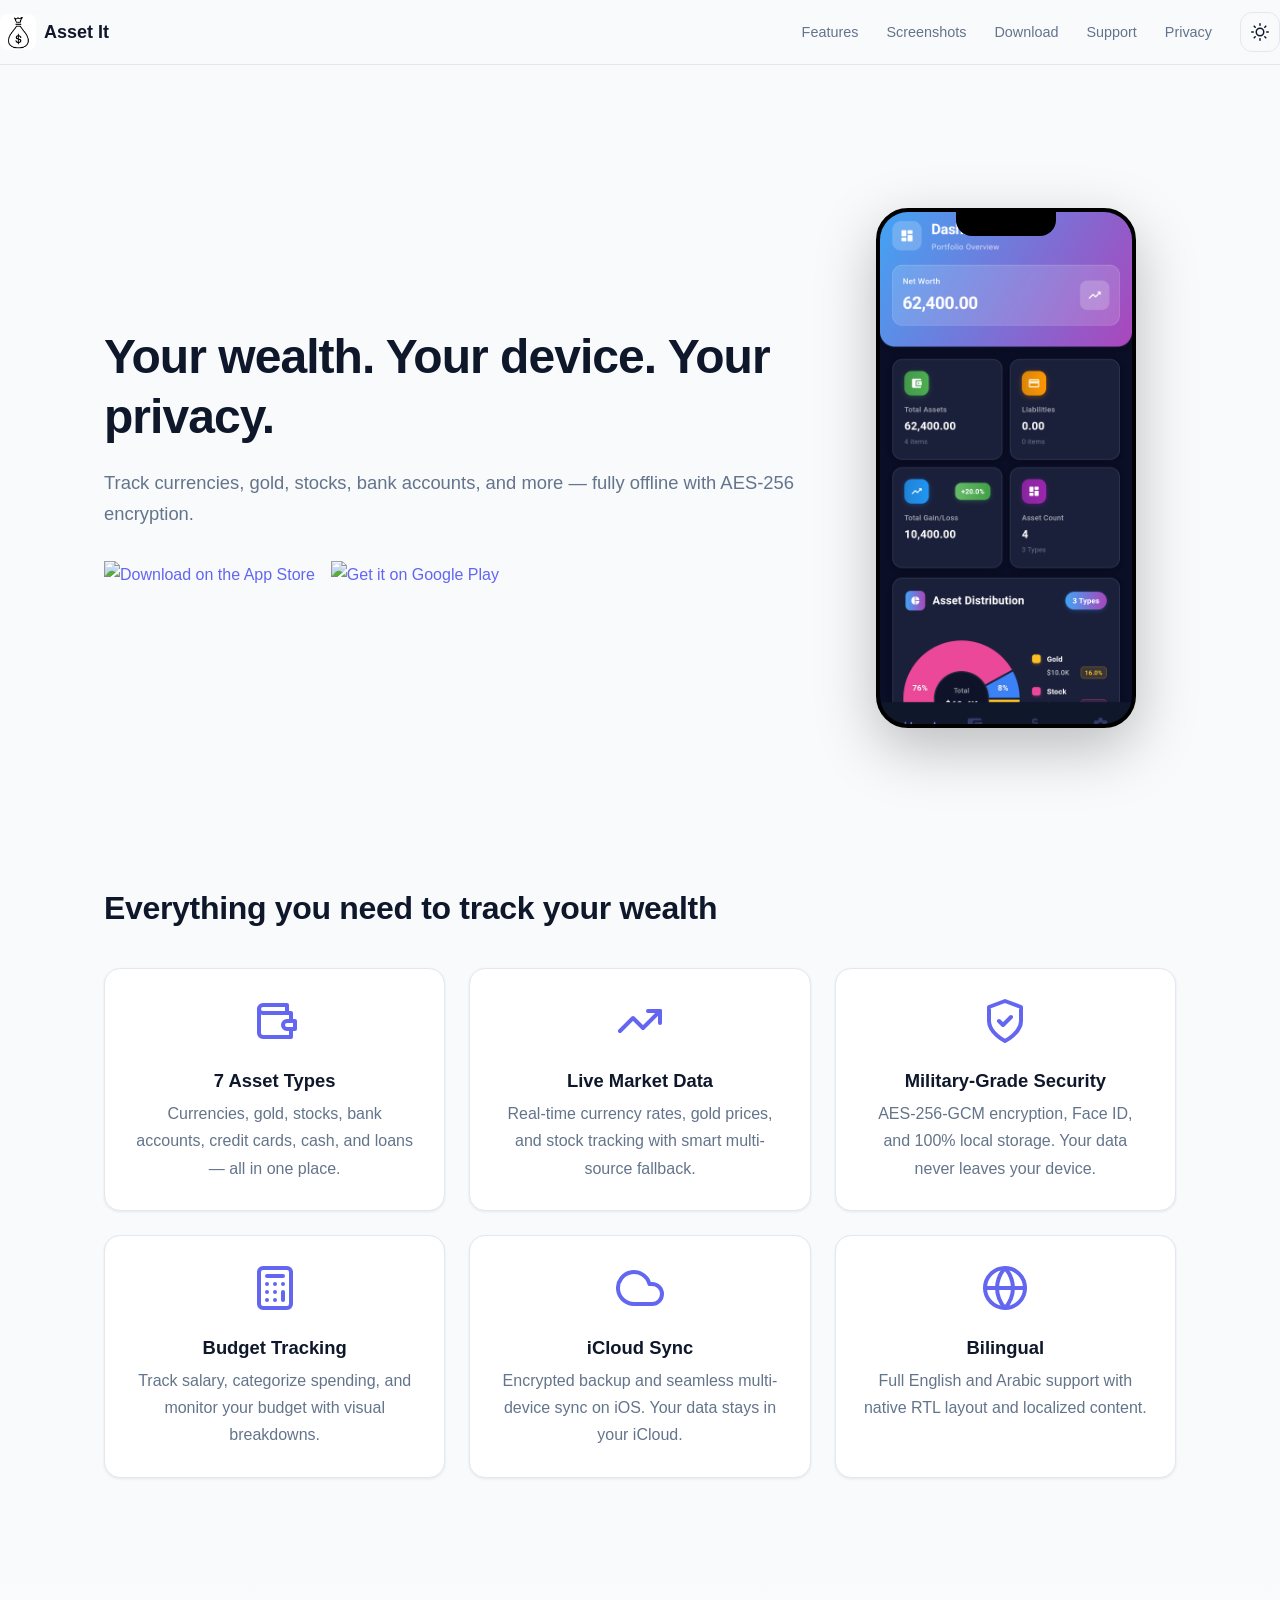
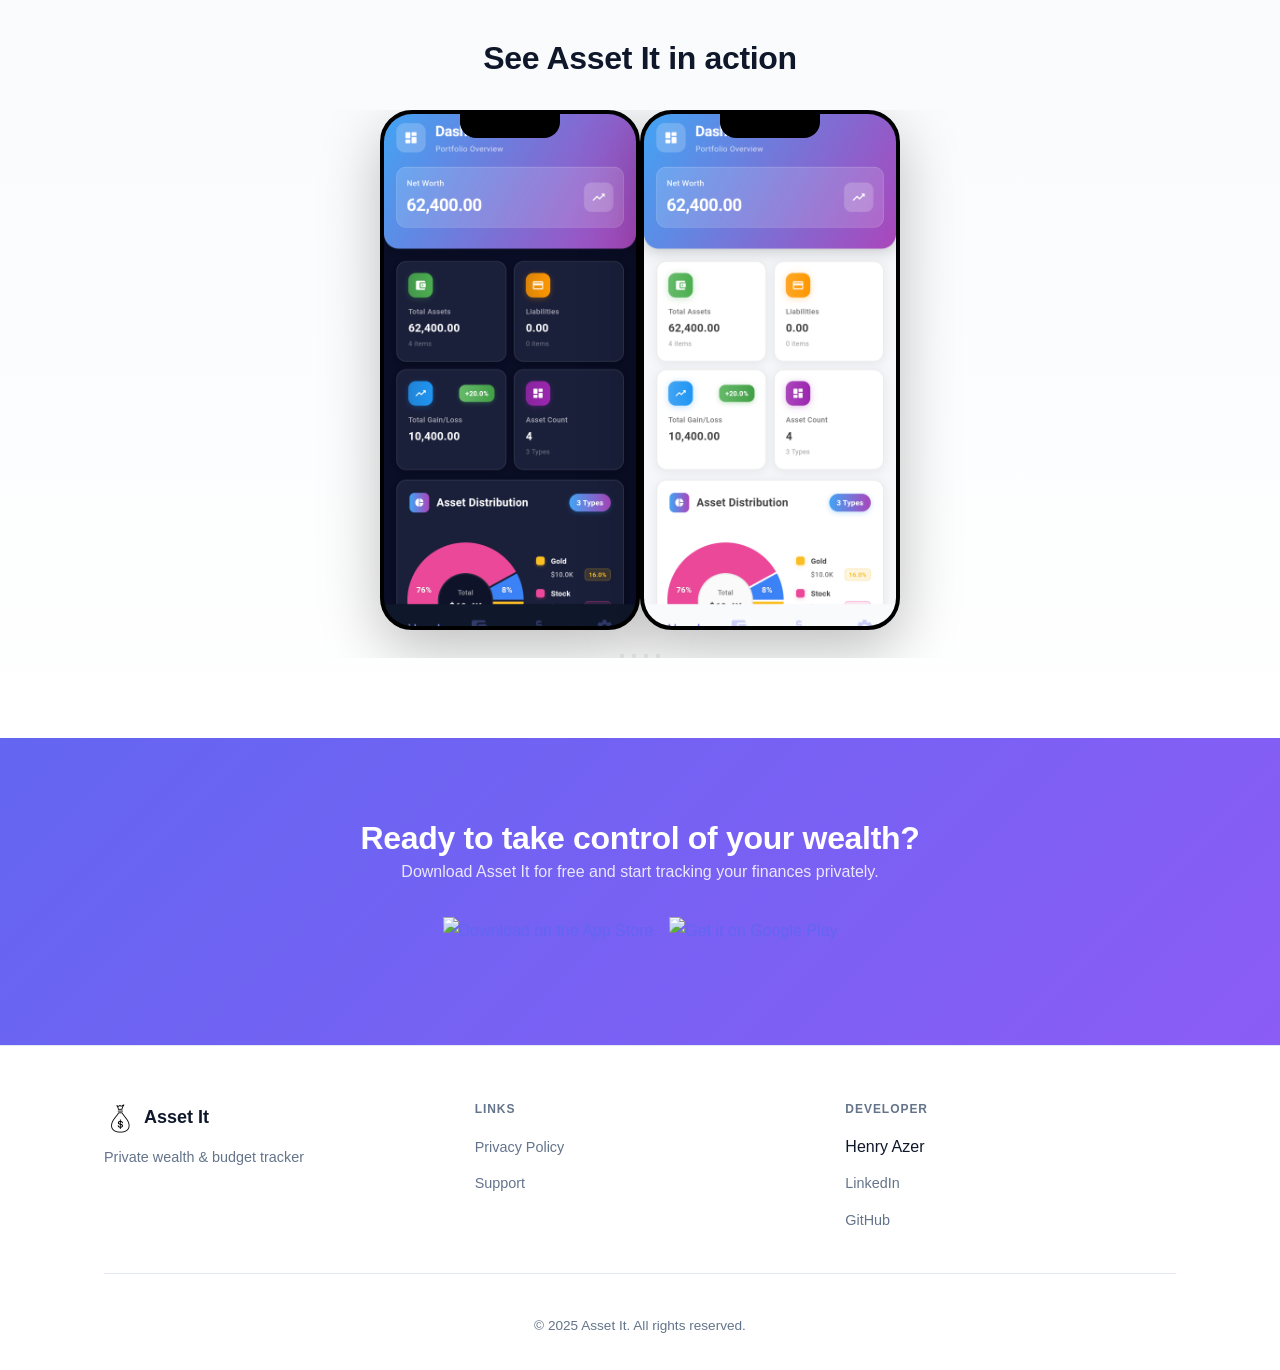
==== index.html @ caf1068d "feat: Asset It GitHub Pages site" ====
<!DOCTYPE html>
<html lang="en">
<head>
  <meta charset="UTF-8">
  <meta name="viewport" content="width=device-width, initial-scale=1.0">
  <title>Asset It — Private Wealth & Budget Tracker</title>
  <meta name="description" content="Track currencies, gold, stocks, bank accounts, and more — fully offline with AES-256 encryption. Privacy-first wealth tracker.">

  <!-- Open Graph -->
  <meta property="og:title" content="Asset It — Private Wealth & Budget Tracker">
  <meta property="og:description" content="Track currencies, gold, stocks, bank accounts, and more — fully offline with AES-256 encryption. Privacy-first wealth tracker.">
  <meta property="og:image" content="assets/logo-dark.png">
  <meta property="og:url" content="https://henry-azer.github.io/asset-it-app/">
  <meta property="og:type" content="website">

  <link rel="stylesheet" href="css/styles.css">

  <style>
    .hero { display: flex; align-items: center; gap: 4rem; padding-top: 8rem; }
    .hero__content { flex: 1; }
    .hero__content h1 { margin-bottom: 1.25rem; }
    .hero__content > p { font-size: 1.15rem; margin-bottom: 2rem; }
    .hero__visual { flex: 0 0 300px; }
    .features-grid { display: grid; grid-template-columns: repeat(3, 1fr); gap: 1.5rem; margin-top: 2.5rem; }
    .features-grid .card { text-align: center; }
    .features-grid .card svg { width: 48px; height: 48px; color: var(--primary); margin-bottom: 1rem; }
    .features-grid .card h3 { margin-bottom: 0.5rem; color: var(--text-primary); }
    .screenshots-section { background: linear-gradient(180deg, var(--bg), var(--surface)); }
    .screenshots-section h2 { text-align: center; margin-bottom: 2rem; }
    .cta-section { background: linear-gradient(135deg, #6366F1, #8B5CF6); color: #fff; text-align: center; }
    .cta-section h2 { color: #fff; }
    .cta-section p { color: rgba(255,255,255,0.85); margin-bottom: 2rem; }
    .cta-section .store-badges { justify-content: center; }
    @media (max-width: 768px) {
      .hero { flex-direction: column; text-align: center; padding-top: 6rem; gap: 2rem; }
      .hero__visual { flex: none; width: 100%; display: flex; justify-content: center; }
      .hero .store-badges { justify-content: center; }
      .features-grid { grid-template-columns: 1fr; }
    }
    @media (min-width: 769px) and (max-width: 1024px) {
      .features-grid { grid-template-columns: repeat(2, 1fr); }
    }
  </style>
</head>
<body>

  <!-- ============================================================
       Nav Bar
       ============================================================ -->
  <nav class="nav">
    <div class="nav__inner">
      <a href="index.html" class="nav__brand">
        <img src="assets/logo-light.png" alt="Asset It" data-logo>
        <span>Asset It</span>
      </a>
      <ul class="nav__links">
        <li><a href="#features">Features</a></li>
        <li><a href="#screenshots">Screenshots</a></li>
        <li><a href="#download">Download</a></li>
        <li><a href="support.html">Support</a></li>
        <li><a href="privacy-policy.html">Privacy</a></li>
        <li>
          <button class="theme-toggle" onclick="toggleTheme()" aria-label="Toggle theme">
            <svg class="icon-sun" xmlns="http://www.w3.org/2000/svg" width="18" height="18" viewBox="0 0 24 24" fill="none" stroke="currentColor" stroke-width="2" stroke-linecap="round" stroke-linejoin="round"><circle cx="12" cy="12" r="5"/><line x1="12" y1="1" x2="12" y2="3"/><line x1="12" y1="21" x2="12" y2="23"/><line x1="4.22" y1="4.22" x2="5.64" y2="5.64"/><line x1="18.36" y1="18.36" x2="19.78" y2="19.78"/><line x1="1" y1="12" x2="3" y2="12"/><line x1="21" y1="12" x2="23" y2="12"/><line x1="4.22" y1="19.78" x2="5.64" y2="18.36"/><line x1="18.36" y1="5.64" x2="19.78" y2="4.22"/></svg>
            <svg class="icon-moon" xmlns="http://www.w3.org/2000/svg" width="18" height="18" viewBox="0 0 24 24" fill="none" stroke="currentColor" stroke-width="2" stroke-linecap="round" stroke-linejoin="round"><path d="M21 12.79A9 9 0 1 1 11.21 3 7 7 0 0 0 21 12.79z"/></svg>
          </button>
        </li>
      </ul>
      <button class="nav__toggle" onclick="toggleMobileNav()" aria-label="Menu">
        <svg xmlns="http://www.w3.org/2000/svg" width="24" height="24" viewBox="0 0 24 24" fill="none" stroke="currentColor" stroke-width="2"><line x1="3" y1="12" x2="21" y2="12"/><line x1="3" y1="6" x2="21" y2="6"/><line x1="3" y1="18" x2="21" y2="18"/></svg>
      </button>
    </div>
  </nav>

  <!-- Mobile Menu -->
  <div class="nav__mobile-menu">
    <a href="#features" onclick="closeMobileNav()">Features</a>
    <a href="#screenshots" onclick="closeMobileNav()">Screenshots</a>
    <a href="#download" onclick="closeMobileNav()">Download</a>
    <a href="support.html" onclick="closeMobileNav()">Support</a>
    <a href="privacy-policy.html" onclick="closeMobileNav()">Privacy</a>
    <button class="theme-toggle" onclick="toggleTheme()" aria-label="Toggle theme" style="align-self: flex-start;">
      <svg class="icon-sun" xmlns="http://www.w3.org/2000/svg" width="18" height="18" viewBox="0 0 24 24" fill="none" stroke="currentColor" stroke-width="2" stroke-linecap="round" stroke-linejoin="round"><circle cx="12" cy="12" r="5"/><line x1="12" y1="1" x2="12" y2="3"/><line x1="12" y1="21" x2="12" y2="23"/><line x1="4.22" y1="4.22" x2="5.64" y2="5.64"/><line x1="18.36" y1="18.36" x2="19.78" y2="19.78"/><line x1="1" y1="12" x2="3" y2="12"/><line x1="21" y1="12" x2="23" y2="12"/><line x1="4.22" y1="19.78" x2="5.64" y2="18.36"/><line x1="18.36" y1="5.64" x2="19.78" y2="4.22"/></svg>
      <svg class="icon-moon" xmlns="http://www.w3.org/2000/svg" width="18" height="18" viewBox="0 0 24 24" fill="none" stroke="currentColor" stroke-width="2" stroke-linecap="round" stroke-linejoin="round"><path d="M21 12.79A9 9 0 1 1 11.21 3 7 7 0 0 0 21 12.79z"/></svg>
    </button>
  </div>

  <!-- ============================================================
       Hero Section
       ============================================================ -->
  <section class="section">
    <div class="container hero">
      <div class="hero__content">
        <h1>Your wealth. Your device. Your privacy.</h1>
        <p>Track currencies, gold, stocks, bank accounts, and more — fully offline with AES-256 encryption.</p>
        <div class="store-badges">
          <a href="#" target="_blank" rel="noopener noreferrer">
            <img src="https://developer.apple.com/assets/elements/badges/download-on-the-app-store.svg" alt="Download on the App Store">
          </a>
          <a href="#" target="_blank" rel="noopener noreferrer">
            <img src="https://upload.wikimedia.org/wikipedia/commons/7/78/Google_Play_Store_badge_EN.svg" alt="Get it on Google Play">
          </a>
        </div>
      </div>
      <div class="hero__visual">
        <div class="phone-frame">
          <img src="assets/screenshots/dark/14.png" alt="Asset It Dashboard">
        </div>
      </div>
    </div>
  </section>

  <!-- ============================================================
       Features Section
       ============================================================ -->
  <section class="section" id="features">
    <div class="container">
      <h2>Everything you need to track your wealth</h2>
      <div class="features-grid">

        <!-- 1. 7 Asset Types -->
        <div class="card fade-in">
          <svg xmlns="http://www.w3.org/2000/svg" width="48" height="48" viewBox="0 0 24 24" fill="none" stroke="currentColor" stroke-width="2" stroke-linecap="round" stroke-linejoin="round">
            <path d="M20 12V8H6a2 2 0 0 1-2-2c0-1.1.9-2 2-2h12v4"/>
            <path d="M4 6v12c0 1.1.9 2 2 2h14v-4"/>
            <path d="M18 12a2 2 0 0 0 0 4h4v-4h-4z"/>
          </svg>
          <h3>7 Asset Types</h3>
          <p>Currencies, gold, stocks, bank accounts, credit cards, cash, and loans — all in one place.</p>
        </div>

        <!-- 2. Live Market Data -->
        <div class="card fade-in">
          <svg xmlns="http://www.w3.org/2000/svg" width="48" height="48" viewBox="0 0 24 24" fill="none" stroke="currentColor" stroke-width="2" stroke-linecap="round" stroke-linejoin="round">
            <polyline points="22 7 13.5 15.5 8.5 10.5 2 17"/>
            <polyline points="16 7 22 7 22 13"/>
          </svg>
          <h3>Live Market Data</h3>
          <p>Real-time currency rates, gold prices, and stock tracking with smart multi-source fallback.</p>
        </div>

        <!-- 3. Military-Grade Security -->
        <div class="card fade-in">
          <svg xmlns="http://www.w3.org/2000/svg" width="48" height="48" viewBox="0 0 24 24" fill="none" stroke="currentColor" stroke-width="2" stroke-linecap="round" stroke-linejoin="round">
            <path d="M12 22s8-4 8-10V5l-8-3-8 3v7c0 6 8 10 8 10z"/>
            <path d="M9 12l2 2 4-4"/>
          </svg>
          <h3>Military-Grade Security</h3>
          <p>AES-256-GCM encryption, Face ID, and 100% local storage. Your data never leaves your device.</p>
        </div>

        <!-- 4. Budget Tracking -->
        <div class="card fade-in">
          <svg xmlns="http://www.w3.org/2000/svg" width="48" height="48" viewBox="0 0 24 24" fill="none" stroke="currentColor" stroke-width="2" stroke-linecap="round" stroke-linejoin="round">
            <rect x="4" y="2" width="16" height="20" rx="2"/>
            <line x1="8" y1="6" x2="16" y2="6"/>
            <line x1="16" y1="14" x2="16" y2="18"/>
            <line x1="8" y1="10" x2="8" y2="10"/>
            <line x1="12" y1="10" x2="12" y2="10"/>
            <line x1="16" y1="10" x2="16" y2="10"/>
            <line x1="8" y1="14" x2="8" y2="14"/>
            <line x1="12" y1="14" x2="12" y2="14"/>
            <line x1="8" y1="18" x2="8" y2="18"/>
            <line x1="12" y1="18" x2="12" y2="18"/>
          </svg>
          <h3>Budget Tracking</h3>
          <p>Track salary, categorize spending, and monitor your budget with visual breakdowns.</p>
        </div>

        <!-- 5. iCloud Sync -->
        <div class="card fade-in">
          <svg xmlns="http://www.w3.org/2000/svg" width="48" height="48" viewBox="0 0 24 24" fill="none" stroke="currentColor" stroke-width="2" stroke-linecap="round" stroke-linejoin="round">
            <path d="M18 10h-1.26A8 8 0 1 0 9 20h9a5 5 0 0 0 0-10z"/>
          </svg>
          <h3>iCloud Sync</h3>
          <p>Encrypted backup and seamless multi-device sync on iOS. Your data stays in your iCloud.</p>
        </div>

        <!-- 6. Bilingual -->
        <div class="card fade-in">
          <svg xmlns="http://www.w3.org/2000/svg" width="48" height="48" viewBox="0 0 24 24" fill="none" stroke="currentColor" stroke-width="2" stroke-linecap="round" stroke-linejoin="round">
            <circle cx="12" cy="12" r="10"/>
            <line x1="2" y1="12" x2="22" y2="12"/>
            <path d="M12 2a15.3 15.3 0 0 1 4 10 15.3 15.3 0 0 1-4 10 15.3 15.3 0 0 1-4-10 15.3 15.3 0 0 1 4-10z"/>
          </svg>
          <h3>Bilingual</h3>
          <p>Full English and Arabic support with native RTL layout and localized content.</p>
        </div>

      </div>
    </div>
  </section>

  <!-- ============================================================
       Screenshots Section
       ============================================================ -->
  <section class="screenshots-section section" id="screenshots">
    <div class="container">
      <h2>See Asset It in action</h2>
      <div class="carousel">
        <div class="carousel__track">

          <!-- Slide 1: Dashboard -->
          <div class="carousel__slide">
            <div class="phone-frame">
              <img src="assets/screenshots/dark/14.png" alt="Dashboard — Dark Mode">
            </div>
            <div class="phone-frame">
              <img src="assets/screenshots/light/14.png" alt="Dashboard — Light Mode">
            </div>
          </div>

          <!-- Slide 2: Assets Manager -->
          <div class="carousel__slide">
            <div class="phone-frame">
              <img src="assets/screenshots/dark/13.png" alt="Assets Manager — Dark Mode">
            </div>
            <div class="phone-frame">
              <img src="assets/screenshots/light/13.png" alt="Assets Manager — Light Mode">
            </div>
          </div>

          <!-- Slide 3: Finance Manager -->
          <div class="carousel__slide">
            <div class="phone-frame">
              <img src="assets/screenshots/dark/9.png" alt="Finance Manager — Dark Mode">
            </div>
            <div class="phone-frame">
              <img src="assets/screenshots/light/9.png" alt="Finance Manager — Light Mode">
            </div>
          </div>

          <!-- Slide 4: Salary Manager -->
          <div class="carousel__slide">
            <div class="phone-frame">
              <img src="assets/screenshots/dark/16.png" alt="Salary Manager — Dark Mode">
            </div>
            <div class="phone-frame">
              <img src="assets/screenshots/light/16.png" alt="Salary Manager — Light Mode">
            </div>
          </div>

        </div>
        <div class="carousel__dots">
          <button aria-label="Slide 1"></button>
          <button aria-label="Slide 2"></button>
          <button aria-label="Slide 3"></button>
          <button aria-label="Slide 4"></button>
        </div>
      </div>
    </div>
  </section>

  <!-- ============================================================
       Download CTA Section
       ============================================================ -->
  <section class="cta-section section" id="download">
    <div class="container">
      <h2>Ready to take control of your wealth?</h2>
      <p>Download Asset It for free and start tracking your finances privately.</p>
      <div class="store-badges">
        <a href="#" target="_blank" rel="noopener noreferrer">
          <img src="https://developer.apple.com/assets/elements/badges/download-on-the-app-store.svg" alt="Download on the App Store">
        </a>
        <a href="#" target="_blank" rel="noopener noreferrer">
          <img src="https://upload.wikimedia.org/wikipedia/commons/7/78/Google_Play_Store_badge_EN.svg" alt="Get it on Google Play">
        </a>
      </div>
    </div>
  </section>

  <!-- ============================================================
       Footer
       ============================================================ -->
  <footer class="footer">
    <div class="container">
      <div class="footer__grid">

        <!-- Col 1: Brand -->
        <div>
          <div class="footer__brand">
            <img src="assets/logo-light.png" alt="Asset It" data-logo>
            <span>Asset It</span>
          </div>
          <p class="footer__tagline">Private wealth & budget tracker</p>
        </div>

        <!-- Col 2: Links -->
        <div>
          <h4>Links</h4>
          <ul class="footer__links">
            <li><a href="privacy-policy.html">Privacy Policy</a></li>
            <li><a href="support.html">Support</a></li>
          </ul>
        </div>

        <!-- Col 3: Developer -->
        <div>
          <h4>Developer</h4>
          <ul class="footer__links">
            <li>Henry Azer</li>
            <li><a href="https://www.linkedin.com/in/henry-azer" target="_blank" rel="noopener noreferrer">LinkedIn</a></li>
            <li><a href="https://github.com/henry-azer" target="_blank" rel="noopener noreferrer">GitHub</a></li>
          </ul>
        </div>

      </div>
      <div class="footer__bottom">
        <p>&copy; 2025 Asset It. All rights reserved.</p>
      </div>
    </div>
  </footer>

  <script src="js/main.js"></script>
</body>
</html>
---- css/styles.css ----
/* ============================================================
   Asset-It Design System
   Shared CSS for GitHub Pages site
   ============================================================ */

/* ----------------------------------------------------------
   1. Design Tokens (Light Mode)
   ---------------------------------------------------------- */
:root {
  --primary: #6366F1;
  --secondary: #8B5CF6;
  --bg: #F8FAFC;
  --surface: #FFFFFF;
  --text-primary: #0F172A;
  --text-secondary: #64748B;
  --border: #E2E8F0;
  --gradient-start: #42A5F5;
  --gradient-end: #AB47BC;
  --nav-bg: rgba(248, 250, 252, 0.85);
  --shadow: 0 1px 3px rgba(0, 0, 0, 0.08);
  --shadow-lg: 0 10px 40px rgba(99, 102, 241, 0.1);
}

/* Dark Mode */
[data-theme="dark"] {
  --primary: #818CF8;
  --secondary: #A78BFA;
  --bg: #0F172A;
  --surface: #1E293B;
  --text-primary: #F8FAFC;
  --text-secondary: #94A3B8;
  --border: #334155;
  --nav-bg: rgba(15, 23, 42, 0.85);
  --shadow: 0 1px 3px rgba(0, 0, 0, 0.3);
  --shadow-lg: 0 10px 40px rgba(129, 140, 248, 0.1);
}

/* ----------------------------------------------------------
   2. Reset & Base
   ---------------------------------------------------------- */
*,
*::before,
*::after {
  box-sizing: border-box;
  margin: 0;
  padding: 0;
}

html {
  scroll-behavior: smooth;
  scroll-padding-top: 80px;
}

body {
  font-family: -apple-system, BlinkMacSystemFont, "Segoe UI", Roboto,
    Oxygen-Sans, Ubuntu, Cantarell, "Helvetica Neue", sans-serif;
  font-size: 1rem;
  line-height: 1.7;
  color: var(--text-primary);
  background-color: var(--bg);
  -webkit-font-smoothing: antialiased;
  -moz-osx-font-smoothing: grayscale;
}

img {
  max-width: 100%;
  display: block;
}

ul,
ol {
  list-style: none;
}

a {
  color: var(--primary);
  text-decoration: none;
  transition: color 0.2s ease;
}

a:hover {
  color: var(--secondary);
}

/* ----------------------------------------------------------
   3. Typography
   ---------------------------------------------------------- */
h1,
h2,
h3,
h4,
h5,
h6 {
  color: var(--text-primary);
  line-height: 1.25;
}

h1 {
  font-size: 3rem;
  font-weight: 700;
  letter-spacing: -0.02em;
}

h2 {
  font-size: 2rem;
  font-weight: 700;
  letter-spacing: -0.01em;
}

h3 {
  font-size: 1.15rem;
  font-weight: 600;
}

p {
  color: var(--text-secondary);
}

/* ----------------------------------------------------------
   4. Layout
   ---------------------------------------------------------- */
.container {
  width: 100%;
  max-width: 1120px;
  margin: 0 auto;
  padding: 0 1.5rem;
}

.container--narrow {
  width: 100%;
  max-width: 720px;
  margin: 0 auto;
  padding: 0 1.5rem;
}

.section {
  padding: 5rem 0;
}

/* ----------------------------------------------------------
   5. Navigation Bar
   ---------------------------------------------------------- */
.nav {
  position: fixed;
  top: 0;
  left: 0;
  right: 0;
  z-index: 1000;
  background-color: var(--nav-bg);
  backdrop-filter: blur(12px);
  -webkit-backdrop-filter: blur(12px);
  border-bottom: 1px solid var(--border);
  transition: background-color 0.3s ease;
}

.nav__inner {
  display: flex;
  align-items: center;
  justify-content: space-between;
  height: 64px;
}

.nav__brand {
  display: flex;
  align-items: center;
  gap: 0.5rem;
  text-decoration: none;
  color: var(--text-primary);
  font-weight: 700;
  font-size: 1.125rem;
}

.nav__brand img {
  width: 36px;
  height: 36px;
  border-radius: 8px;
}

.nav__links {
  display: flex;
  align-items: center;
  gap: 1.75rem;
}

.nav__links a {
  color: var(--text-secondary);
  font-size: 0.9rem;
  font-weight: 500;
  transition: color 0.2s ease;
}

.nav__links a:hover {
  color: var(--primary);
}

.nav__toggle {
  display: none;
  background: none;
  border: none;
  cursor: pointer;
  padding: 0.5rem;
  color: var(--text-primary);
}

.nav__toggle svg {
  width: 24px;
  height: 24px;
}

/* Theme Toggle */
.theme-toggle {
  display: flex;
  align-items: center;
  justify-content: center;
  width: 40px;
  height: 40px;
  border: 1px solid var(--border);
  border-radius: 12px;
  background: transparent;
  color: var(--text-primary);
  cursor: pointer;
  transition: border-color 0.2s ease, background-color 0.2s ease;
}

.theme-toggle:hover {
  border-color: var(--primary);
  background-color: var(--surface);
}

.theme-toggle .icon-sun {
  display: block;
}

.theme-toggle .icon-moon {
  display: none;
}

[data-theme="dark"] .theme-toggle .icon-sun {
  display: none;
}

[data-theme="dark"] .theme-toggle .icon-moon {
  display: block;
}

/* ----------------------------------------------------------
   6. Mobile Navigation
   ---------------------------------------------------------- */
.nav__mobile-menu {
  position: fixed;
  inset: 0;
  z-index: 999;
  background-color: var(--bg);
  display: flex;
  flex-direction: column;
  align-items: center;
  justify-content: center;
  gap: 2rem;
  opacity: 0;
  visibility: hidden;
  transition: opacity 0.3s ease, visibility 0.3s ease;
}

.nav__mobile-menu.active {
  opacity: 1;
  visibility: visible;
}

.nav__mobile-menu a {
  font-size: 1.5rem;
  font-weight: 600;
  color: var(--text-primary);
}

.nav__mobile-menu a:hover {
  color: var(--primary);
}

body.nav-open {
  overflow: hidden;
}

/* ----------------------------------------------------------
   7. Buttons
   ---------------------------------------------------------- */
.btn {
  display: inline-flex;
  align-items: center;
  justify-content: center;
  gap: 0.5rem;
  padding: 0.75rem 1.75rem;
  border-radius: 14px;
  font-size: 0.95rem;
  font-weight: 600;
  line-height: 1;
  cursor: pointer;
  border: none;
  text-decoration: none;
  transition: transform 0.2s ease, box-shadow 0.2s ease, opacity 0.2s ease;
}

.btn:hover {
  transform: translateY(-1px);
}

.btn:active {
  transform: translateY(0);
}

.btn--primary {
  background: linear-gradient(135deg, var(--gradient-start), var(--gradient-end));
  color: #ffffff;
  box-shadow: var(--shadow-lg);
}

.btn--primary:hover {
  color: #ffffff;
  box-shadow: 0 12px 44px rgba(99, 102, 241, 0.18);
}

.btn--outline {
  background: transparent;
  color: var(--primary);
  border: 2px solid var(--primary);
}

.btn--outline:hover {
  background-color: var(--primary);
  color: #ffffff;
}

/* ----------------------------------------------------------
   8. Cards
   ---------------------------------------------------------- */
.card {
  background-color: var(--surface);
  border: 1px solid var(--border);
  border-radius: 16px;
  padding: 1.75rem;
  box-shadow: var(--shadow);
  transition: transform 0.25s ease, box-shadow 0.25s ease;
}

.card:hover {
  transform: translateY(-4px);
  box-shadow: var(--shadow-lg);
}

/* ----------------------------------------------------------
   9. Callout
   ---------------------------------------------------------- */
.callout {
  background-color: var(--surface);
  border-left: 3px solid var(--primary);
  border-radius: 0 12px 12px 0;
  padding: 1.25rem 1.5rem;
}

/* ----------------------------------------------------------
   10. Footer
   ---------------------------------------------------------- */
.footer {
  background-color: var(--surface);
  border-top: 1px solid var(--border);
  padding: 3.5rem 0 2rem;
}

.footer__grid {
  display: grid;
  grid-template-columns: repeat(3, 1fr);
  gap: 2.5rem;
}

.footer__brand {
  display: flex;
  align-items: center;
  gap: 0.5rem;
  font-weight: 700;
  font-size: 1.125rem;
  color: var(--text-primary);
  margin-bottom: 0.75rem;
}

.footer__brand img {
  width: 32px;
  height: 32px;
  border-radius: 8px;
}

.footer__tagline {
  color: var(--text-secondary);
  font-size: 0.9rem;
  line-height: 1.6;
}

.footer h4 {
  font-size: 0.75rem;
  font-weight: 700;
  letter-spacing: 0.08em;
  text-transform: uppercase;
  color: var(--text-secondary);
  margin-bottom: 1rem;
}

.footer__links {
  display: flex;
  flex-direction: column;
  gap: 0.6rem;
}

.footer__links a {
  color: var(--text-secondary);
  font-size: 0.9rem;
  transition: color 0.2s ease;
}

.footer__links a:hover {
  color: var(--primary);
}

.footer__bottom {
  text-align: center;
  padding-top: 2.5rem;
  margin-top: 2.5rem;
  border-top: 1px solid var(--border);
  color: var(--text-secondary);
  font-size: 0.85rem;
}

/* ----------------------------------------------------------
   11. Phone Mockup
   ---------------------------------------------------------- */
.phone-frame {
  position: relative;
  width: 260px;
  height: 520px;
  border-radius: 32px;
  border: 4px solid #000000;
  background-color: #000000;
  overflow: hidden;
  box-shadow: 0 20px 60px rgba(0, 0, 0, 0.25);
  flex-shrink: 0;
}

.phone-frame::before {
  content: "";
  position: absolute;
  top: 0;
  left: 50%;
  transform: translateX(-50%);
  width: 100px;
  height: 24px;
  background-color: #000000;
  border-radius: 0 0 16px 16px;
  z-index: 2;
}

.phone-frame img {
  width: 100%;
  height: 100%;
  object-fit: cover;
}

/* ----------------------------------------------------------
   12. Carousel
   ---------------------------------------------------------- */
.carousel {
  overflow: hidden;
  position: relative;
}

.carousel__track {
  display: flex;
  transition: transform 0.5s ease;
}

.carousel__slide {
  flex: 0 0 100%;
  display: flex;
  align-items: center;
  justify-content: center;
}

.carousel__dots {
  display: flex;
  align-items: center;
  justify-content: center;
  gap: 0.5rem;
  margin-top: 1.5rem;
}

.carousel__dot {
  width: 10px;
  height: 10px;
  border-radius: 999px;
  background-color: var(--border);
  border: none;
  cursor: pointer;
  transition: width 0.3s ease, background-color 0.3s ease;
}

.carousel__dot.active {
  width: 24px;
  background-color: var(--primary);
}

/* ----------------------------------------------------------
   13. Form Elements
   ---------------------------------------------------------- */
.form-group {
  margin-bottom: 1.25rem;
}

.form-group label {
  display: block;
  font-weight: 600;
  font-size: 0.9rem;
  margin-bottom: 0.4rem;
  color: var(--text-primary);
}

.form-group input,
.form-group textarea {
  width: 100%;
  padding: 0.75rem 1rem;
  border: 1px solid var(--border);
  border-radius: 12px;
  background-color: var(--surface);
  color: var(--text-primary);
  font-family: inherit;
  font-size: 0.95rem;
  line-height: 1.5;
  transition: border-color 0.2s ease, box-shadow 0.2s ease;
}

.form-group input:focus,
.form-group textarea:focus {
  outline: none;
  border-color: var(--primary);
  box-shadow: 0 0 0 3px rgba(99, 102, 241, 0.15);
}

.form-group textarea {
  min-height: 140px;
  resize: vertical;
}

.error-msg {
  display: none;
  color: #EF4444;
  font-size: 0.8rem;
  margin-top: 0.35rem;
}

.form-group.has-error input,
.form-group.has-error textarea {
  border-color: #EF4444;
}

.form-group.has-error .error-msg {
  display: block;
}

/* ----------------------------------------------------------
   14. Pills
   ---------------------------------------------------------- */
.pills {
  display: flex;
  background-color: var(--surface);
  border: 1px solid var(--border);
  border-radius: 14px;
  padding: 4px;
  gap: 4px;
}

.pill {
  flex: 1;
  padding: 0.6rem 1rem;
  border: none;
  border-radius: 11px;
  background: transparent;
  color: var(--text-secondary);
  font-family: inherit;
  font-size: 0.9rem;
  font-weight: 600;
  cursor: pointer;
  text-align: center;
  transition: background 0.2s ease, color 0.2s ease;
}

.pill:hover {
  color: var(--text-primary);
}

.pill.active {
  background: linear-gradient(135deg, var(--gradient-start), var(--gradient-end));
  color: #ffffff;
}

/* ----------------------------------------------------------
   15. Star Rating
   ---------------------------------------------------------- */
.star-rating {
  display: flex;
  direction: rtl;
  gap: 0.15rem;
}

.star-rating input {
  display: none;
}

.star-rating label {
  font-size: 2rem;
  color: var(--border);
  cursor: pointer;
  transition: color 0.15s ease;
}

.star-rating label::before {
  content: "\2605";
}

.star-rating input:checked ~ label,
.star-rating label:hover,
.star-rating label:hover ~ label {
  color: #FBBF24;
}

/* ----------------------------------------------------------
   16. Toast
   ---------------------------------------------------------- */
.toast {
  position: fixed;
  bottom: 2rem;
  left: 50%;
  transform: translateX(-50%) translateY(120%);
  background-color: #22C55E;
  color: #ffffff;
  padding: 0.85rem 1.75rem;
  border-radius: 14px;
  font-weight: 600;
  font-size: 0.9rem;
  box-shadow: 0 8px 30px rgba(34, 197, 94, 0.3);
  opacity: 0;
  visibility: hidden;
  transition: transform 0.35s ease, opacity 0.35s ease, visibility 0.35s ease;
  z-index: 2000;
  white-space: nowrap;
}

.toast.show {
  transform: translateX(-50%) translateY(0);
  opacity: 1;
  visibility: visible;
}

/* ----------------------------------------------------------
   17. Scroll Animations
   ---------------------------------------------------------- */
.fade-in {
  opacity: 0;
  transform: translateY(20px);
  transition: opacity 0.6s ease, transform 0.6s ease;
}

.fade-in.visible {
  opacity: 1;
  transform: translateY(0);
}

@media (prefers-reduced-motion: reduce) {
  .fade-in {
    opacity: 1;
    transform: none;
    transition: none;
  }
}

/* ----------------------------------------------------------
   18. Store Badges
   ---------------------------------------------------------- */
.store-badges {
  display: flex;
  align-items: center;
  gap: 1rem;
  flex-wrap: wrap;
}

.store-badges img {
  height: 48px;
  width: auto;
}

/* ----------------------------------------------------------
   19. Responsive — Tablet (max-width: 1024px)
   ---------------------------------------------------------- */
@media (max-width: 1024px) {
  h1 {
    font-size: 2.25rem;
  }

  h2 {
    font-size: 1.625rem;
  }

  .section {
    padding: 3.5rem 0;
  }

  .footer__grid {
    grid-template-columns: repeat(2, 1fr);
  }
}

/* ----------------------------------------------------------
   20. Responsive — Mobile (max-width: 768px)
   ---------------------------------------------------------- */
@media (max-width: 768px) {
  h1 {
    font-size: 1.875rem;
  }

  h2 {
    font-size: 1.375rem;
  }

  .section {
    padding: 2.5rem 0;
  }

  /* Nav: show toggle, hide desktop links */
  .nav__toggle {
    display: flex;
  }

  .nav__links {
    display: none;
  }

  /* Single column layouts */
  .footer__grid {
    grid-template-columns: 1fr;
    gap: 2rem;
  }

  /* Smaller phone mockup */
  .phone-frame {
    width: 200px;
    height: 400px;
    border-radius: 24px;
  }

  .phone-frame::before {
    width: 80px;
    height: 20px;
    border-radius: 0 0 12px 12px;
  }

  /* Pills stack vertically */
  .pills {
    flex-direction: column;
  }

  /* Store badges center on small screens */
  .store-badges {
    justify-content: center;
  }
}
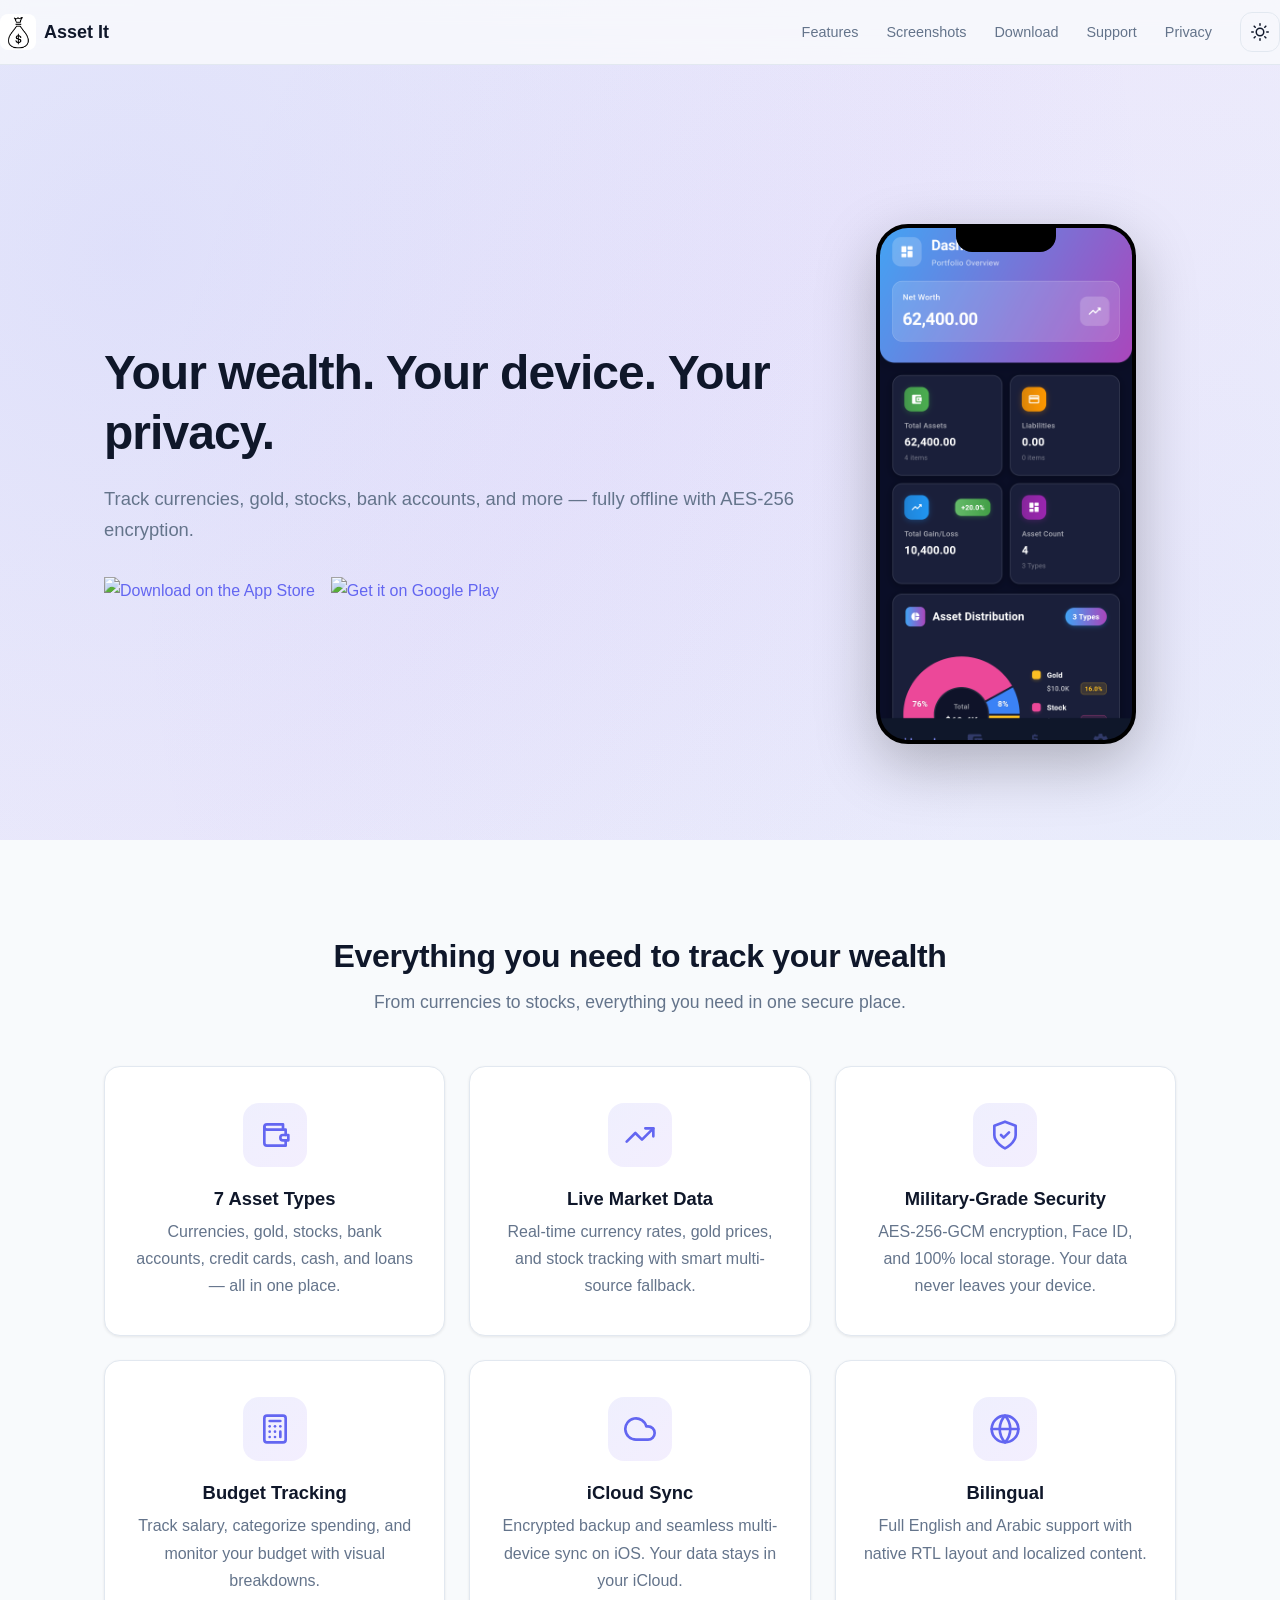
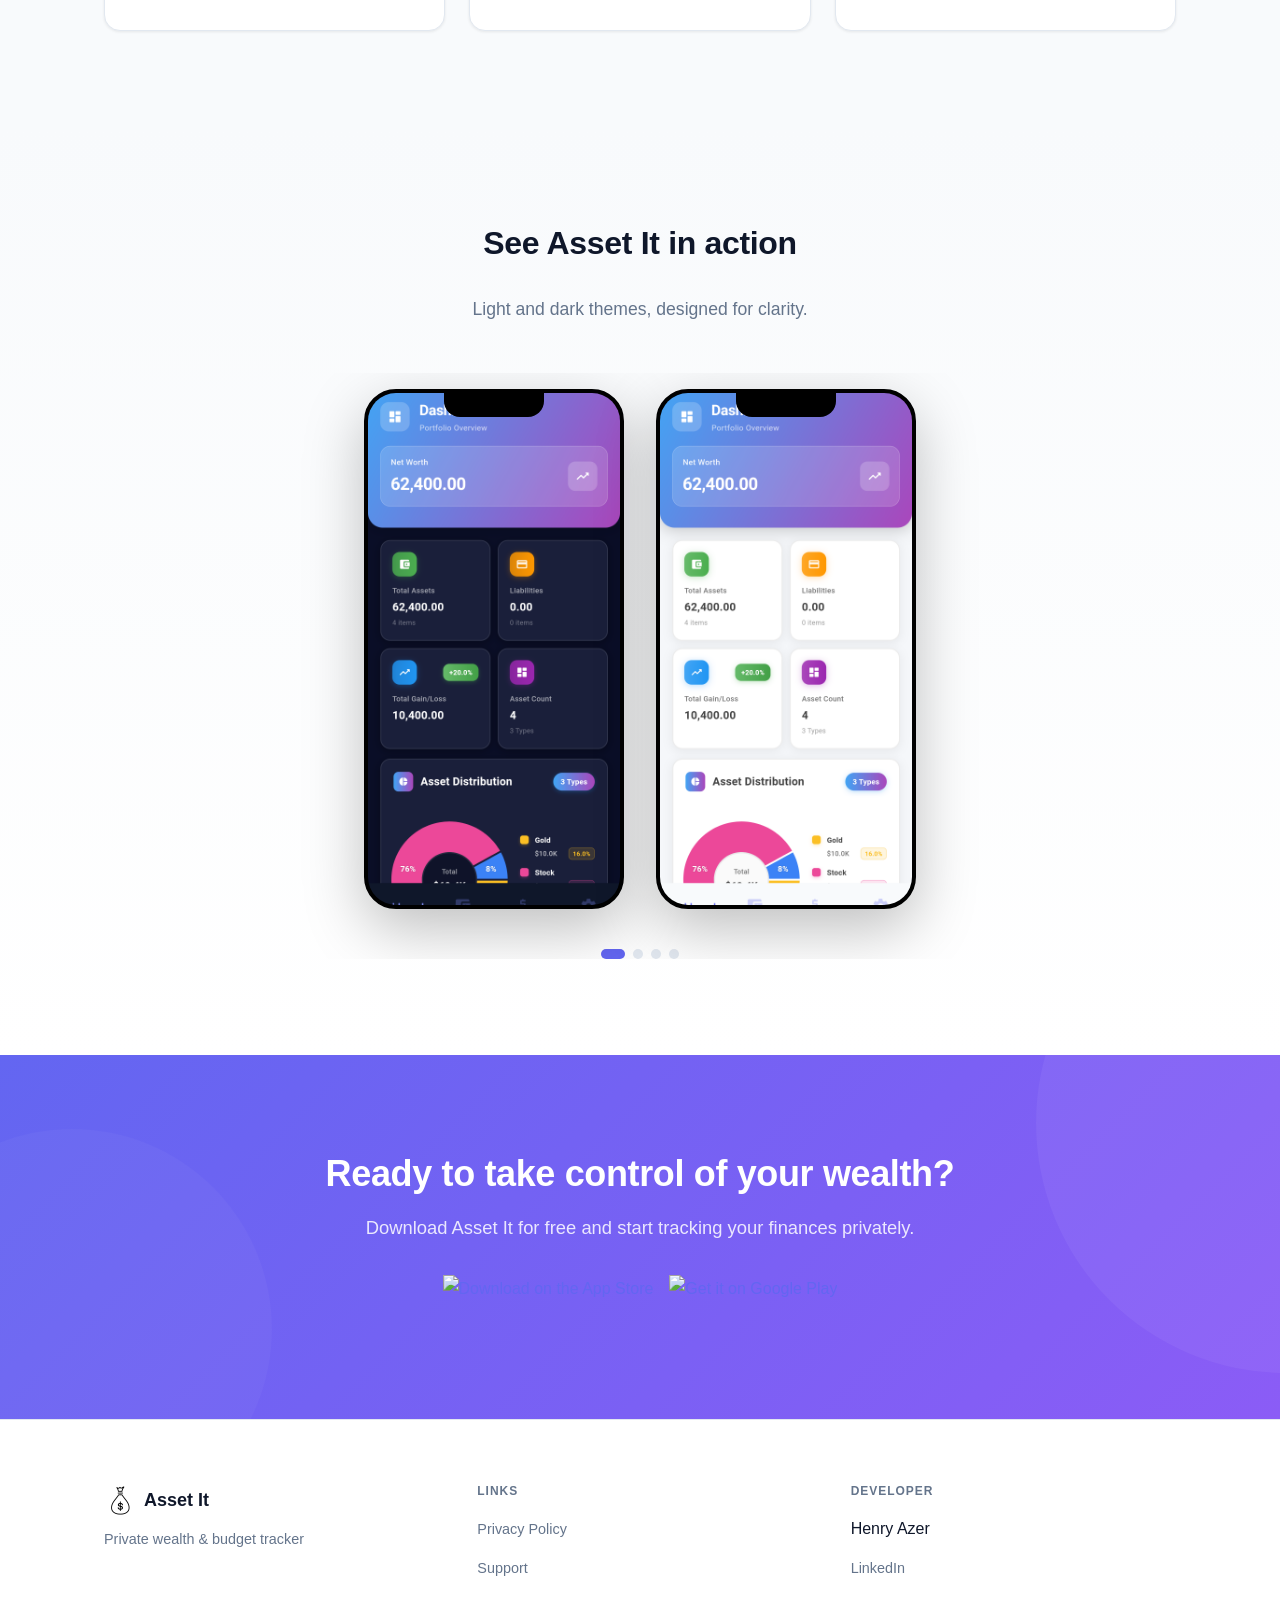
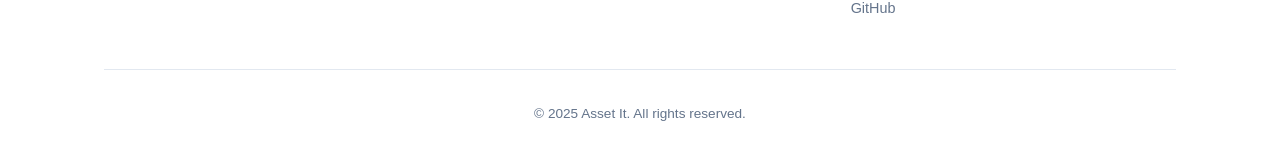
==== commit 4dcb3a2d: "enhancement: improve design spacing, visual polish, and dark mode effects" ====
--- a/index.html
+++ b/index.html
@@ -10,7 +10,7 @@
   <meta property="og:title" content="Asset It — Private Wealth & Budget Tracker">
   <meta property="og:description" content="Track currencies, gold, stocks, bank accounts, and more — fully offline with AES-256 encryption. Privacy-first wealth tracker.">
   <meta property="og:image" content="assets/logo-dark.png">
-  <meta property="og:url" content="https://henry-azer.github.io/asset-it-app/">
+  <meta property="og:url" content="https://henry-azer.github.io/asset-it-github-pages/">
   <meta property="og:type" content="website">
 
   <link rel="stylesheet" href="css/styles.css">
@@ -23,7 +23,7 @@
     .hero__visual { flex: 0 0 300px; }
     .features-grid { display: grid; grid-template-columns: repeat(3, 1fr); gap: 1.5rem; margin-top: 2.5rem; }
     .features-grid .card { text-align: center; }
-    .features-grid .card svg { width: 48px; height: 48px; color: var(--primary); margin-bottom: 1rem; }
+    .features-grid .card svg { color: var(--primary); }
     .features-grid .card h3 { margin-bottom: 0.5rem; color: var(--text-primary); }
     .screenshots-section { background: linear-gradient(180deg, var(--bg), var(--surface)); }
     .screenshots-section h2 { text-align: center; margin-bottom: 2rem; }
@@ -88,7 +88,7 @@
   <!-- ============================================================
        Hero Section
        ============================================================ -->
-  <section class="section">
+  <section class="section hero-bg">
     <div class="container hero">
       <div class="hero__content">
         <h1>Your wealth. Your device. Your privacy.</h1>
@@ -115,74 +115,89 @@
        ============================================================ -->
   <section class="section" id="features">
     <div class="container">
-      <h2>Everything you need to track your wealth</h2>
+      <div class="section__header">
+        <h2>Everything you need to track your wealth</h2>
+        <p>From currencies to stocks, everything you need in one secure place.</p>
+      </div>
       <div class="features-grid">
 
         <!-- 1. 7 Asset Types -->
         <div class="card fade-in">
-          <svg xmlns="http://www.w3.org/2000/svg" width="48" height="48" viewBox="0 0 24 24" fill="none" stroke="currentColor" stroke-width="2" stroke-linecap="round" stroke-linejoin="round">
-            <path d="M20 12V8H6a2 2 0 0 1-2-2c0-1.1.9-2 2-2h12v4"/>
-            <path d="M4 6v12c0 1.1.9 2 2 2h14v-4"/>
-            <path d="M18 12a2 2 0 0 0 0 4h4v-4h-4z"/>
-          </svg>
+          <div class="icon-wrap">
+            <svg xmlns="http://www.w3.org/2000/svg" width="48" height="48" viewBox="0 0 24 24" fill="none" stroke="currentColor" stroke-width="2" stroke-linecap="round" stroke-linejoin="round">
+              <path d="M20 12V8H6a2 2 0 0 1-2-2c0-1.1.9-2 2-2h12v4"/>
+              <path d="M4 6v12c0 1.1.9 2 2 2h14v-4"/>
+              <path d="M18 12a2 2 0 0 0 0 4h4v-4h-4z"/>
+            </svg>
+          </div>
           <h3>7 Asset Types</h3>
           <p>Currencies, gold, stocks, bank accounts, credit cards, cash, and loans — all in one place.</p>
         </div>
 
         <!-- 2. Live Market Data -->
         <div class="card fade-in">
-          <svg xmlns="http://www.w3.org/2000/svg" width="48" height="48" viewBox="0 0 24 24" fill="none" stroke="currentColor" stroke-width="2" stroke-linecap="round" stroke-linejoin="round">
-            <polyline points="22 7 13.5 15.5 8.5 10.5 2 17"/>
-            <polyline points="16 7 22 7 22 13"/>
-          </svg>
+          <div class="icon-wrap">
+            <svg xmlns="http://www.w3.org/2000/svg" width="48" height="48" viewBox="0 0 24 24" fill="none" stroke="currentColor" stroke-width="2" stroke-linecap="round" stroke-linejoin="round">
+              <polyline points="22 7 13.5 15.5 8.5 10.5 2 17"/>
+              <polyline points="16 7 22 7 22 13"/>
+            </svg>
+          </div>
           <h3>Live Market Data</h3>
           <p>Real-time currency rates, gold prices, and stock tracking with smart multi-source fallback.</p>
         </div>
 
         <!-- 3. Military-Grade Security -->
         <div class="card fade-in">
-          <svg xmlns="http://www.w3.org/2000/svg" width="48" height="48" viewBox="0 0 24 24" fill="none" stroke="currentColor" stroke-width="2" stroke-linecap="round" stroke-linejoin="round">
-            <path d="M12 22s8-4 8-10V5l-8-3-8 3v7c0 6 8 10 8 10z"/>
-            <path d="M9 12l2 2 4-4"/>
-          </svg>
+          <div class="icon-wrap">
+            <svg xmlns="http://www.w3.org/2000/svg" width="48" height="48" viewBox="0 0 24 24" fill="none" stroke="currentColor" stroke-width="2" stroke-linecap="round" stroke-linejoin="round">
+              <path d="M12 22s8-4 8-10V5l-8-3-8 3v7c0 6 8 10 8 10z"/>
+              <path d="M9 12l2 2 4-4"/>
+            </svg>
+          </div>
           <h3>Military-Grade Security</h3>
           <p>AES-256-GCM encryption, Face ID, and 100% local storage. Your data never leaves your device.</p>
         </div>
 
         <!-- 4. Budget Tracking -->
         <div class="card fade-in">
-          <svg xmlns="http://www.w3.org/2000/svg" width="48" height="48" viewBox="0 0 24 24" fill="none" stroke="currentColor" stroke-width="2" stroke-linecap="round" stroke-linejoin="round">
-            <rect x="4" y="2" width="16" height="20" rx="2"/>
-            <line x1="8" y1="6" x2="16" y2="6"/>
-            <line x1="16" y1="14" x2="16" y2="18"/>
-            <line x1="8" y1="10" x2="8" y2="10"/>
-            <line x1="12" y1="10" x2="12" y2="10"/>
-            <line x1="16" y1="10" x2="16" y2="10"/>
-            <line x1="8" y1="14" x2="8" y2="14"/>
-            <line x1="12" y1="14" x2="12" y2="14"/>
-            <line x1="8" y1="18" x2="8" y2="18"/>
-            <line x1="12" y1="18" x2="12" y2="18"/>
-          </svg>
+          <div class="icon-wrap">
+            <svg xmlns="http://www.w3.org/2000/svg" width="48" height="48" viewBox="0 0 24 24" fill="none" stroke="currentColor" stroke-width="2" stroke-linecap="round" stroke-linejoin="round">
+              <rect x="4" y="2" width="16" height="20" rx="2"/>
+              <line x1="8" y1="6" x2="16" y2="6"/>
+              <line x1="16" y1="14" x2="16" y2="18"/>
+              <line x1="8" y1="10" x2="8" y2="10"/>
+              <line x1="12" y1="10" x2="12" y2="10"/>
+              <line x1="16" y1="10" x2="16" y2="10"/>
+              <line x1="8" y1="14" x2="8" y2="14"/>
+              <line x1="12" y1="14" x2="12" y2="14"/>
+              <line x1="8" y1="18" x2="8" y2="18"/>
+              <line x1="12" y1="18" x2="12" y2="18"/>
+            </svg>
+          </div>
           <h3>Budget Tracking</h3>
           <p>Track salary, categorize spending, and monitor your budget with visual breakdowns.</p>
         </div>
 
         <!-- 5. iCloud Sync -->
         <div class="card fade-in">
-          <svg xmlns="http://www.w3.org/2000/svg" width="48" height="48" viewBox="0 0 24 24" fill="none" stroke="currentColor" stroke-width="2" stroke-linecap="round" stroke-linejoin="round">
-            <path d="M18 10h-1.26A8 8 0 1 0 9 20h9a5 5 0 0 0 0-10z"/>
-          </svg>
+          <div class="icon-wrap">
+            <svg xmlns="http://www.w3.org/2000/svg" width="48" height="48" viewBox="0 0 24 24" fill="none" stroke="currentColor" stroke-width="2" stroke-linecap="round" stroke-linejoin="round">
+              <path d="M18 10h-1.26A8 8 0 1 0 9 20h9a5 5 0 0 0 0-10z"/>
+            </svg>
+          </div>
           <h3>iCloud Sync</h3>
           <p>Encrypted backup and seamless multi-device sync on iOS. Your data stays in your iCloud.</p>
         </div>
 
         <!-- 6. Bilingual -->
         <div class="card fade-in">
-          <svg xmlns="http://www.w3.org/2000/svg" width="48" height="48" viewBox="0 0 24 24" fill="none" stroke="currentColor" stroke-width="2" stroke-linecap="round" stroke-linejoin="round">
-            <circle cx="12" cy="12" r="10"/>
-            <line x1="2" y1="12" x2="22" y2="12"/>
-            <path d="M12 2a15.3 15.3 0 0 1 4 10 15.3 15.3 0 0 1-4 10 15.3 15.3 0 0 1-4-10 15.3 15.3 0 0 1 4-10z"/>
-          </svg>
+          <div class="icon-wrap">
+            <svg xmlns="http://www.w3.org/2000/svg" width="48" height="48" viewBox="0 0 24 24" fill="none" stroke="currentColor" stroke-width="2" stroke-linecap="round" stroke-linejoin="round">
+              <circle cx="12" cy="12" r="10"/>
+              <line x1="2" y1="12" x2="22" y2="12"/>
+              <path d="M12 2a15.3 15.3 0 0 1 4 10 15.3 15.3 0 0 1-4 10 15.3 15.3 0 0 1-4-10 15.3 15.3 0 0 1 4-10z"/>
+            </svg>
+          </div>
           <h3>Bilingual</h3>
           <p>Full English and Arabic support with native RTL layout and localized content.</p>
         </div>
@@ -196,7 +211,10 @@
        ============================================================ -->
   <section class="screenshots-section section" id="screenshots">
     <div class="container">
-      <h2>See Asset It in action</h2>
+      <div class="section__header">
+        <h2>See Asset It in action</h2>
+        <p>Light and dark themes, designed for clarity.</p>
+      </div>
       <div class="carousel">
         <div class="carousel__track">
 
@@ -242,10 +260,10 @@
 
         </div>
         <div class="carousel__dots">
-          <button aria-label="Slide 1"></button>
-          <button aria-label="Slide 2"></button>
-          <button aria-label="Slide 3"></button>
-          <button aria-label="Slide 4"></button>
+          <button class="carousel__dot" aria-label="Slide 1"></button>
+          <button class="carousel__dot" aria-label="Slide 2"></button>
+          <button class="carousel__dot" aria-label="Slide 3"></button>
+          <button class="carousel__dot" aria-label="Slide 4"></button>
         </div>
       </div>
     </div>
--- a/css/styles.css
+++ b/css/styles.css
@@ -134,7 +134,17 @@
 }
 
 .section {
-  padding: 5rem 0;
+  padding: 6rem 0;
+}
+
+.section__header {
+  text-align: center;
+  max-width: 640px;
+  margin: 0 auto 3rem;
+}
+.section__header p {
+  margin-top: 0.75rem;
+  font-size: 1.1rem;
 }
 
 /* ----------------------------------------------------------
@@ -362,13 +372,13 @@
 .footer {
   background-color: var(--surface);
   border-top: 1px solid var(--border);
-  padding: 3.5rem 0 2rem;
+  padding: 4rem 0 2rem;
 }
 
 .footer__grid {
   display: grid;
   grid-template-columns: repeat(3, 1fr);
-  gap: 2.5rem;
+  gap: 3rem;
 }
 
 .footer__brand {
@@ -405,7 +415,7 @@
 .footer__links {
   display: flex;
   flex-direction: column;
-  gap: 0.6rem;
+  gap: 0.75rem;
 }
 
 .footer__links a {
@@ -420,8 +430,8 @@
 
 .footer__bottom {
   text-align: center;
-  padding-top: 2.5rem;
-  margin-top: 2.5rem;
+  padding-top: 2rem;
+  margin-top: 3rem;
   border-top: 1px solid var(--border);
   color: var(--text-secondary);
   font-size: 0.85rem;
@@ -508,21 +518,21 @@
    13. Form Elements
    ---------------------------------------------------------- */
 .form-group {
-  margin-bottom: 1.25rem;
+  margin-bottom: 1.5rem;
 }
 
 .form-group label {
   display: block;
   font-weight: 600;
   font-size: 0.9rem;
-  margin-bottom: 0.4rem;
+  margin-bottom: 0.5rem;
   color: var(--text-primary);
 }
 
 .form-group input,
 .form-group textarea {
   width: 100%;
-  padding: 0.75rem 1rem;
+  padding: 0.875rem 1.125rem;
   border: 1px solid var(--border);
   border-radius: 12px;
   background-color: var(--surface);
@@ -693,7 +703,171 @@
 }
 
 /* ----------------------------------------------------------
-   19. Responsive — Tablet (max-width: 1024px)
+   19. Hero Background Mesh
+   ---------------------------------------------------------- */
+.hero-bg {
+  position: relative;
+  overflow: hidden;
+  background: linear-gradient(135deg, rgba(99,102,241,0.05) 0%, rgba(139,92,246,0.08) 50%, rgba(66,165,245,0.05) 100%);
+}
+.hero-bg::before {
+  content: '';
+  position: absolute;
+  top: -50%;
+  left: -50%;
+  width: 200%;
+  height: 200%;
+  background: radial-gradient(circle at 30% 40%, rgba(99,102,241,0.12) 0%, transparent 50%),
+              radial-gradient(circle at 70% 60%, rgba(139,92,246,0.08) 0%, transparent 50%);
+  animation: meshFloat 20s ease-in-out infinite;
+  z-index: 0;
+}
+@keyframes meshFloat {
+  0%, 100% { transform: translate(0, 0) rotate(0deg); }
+  33% { transform: translate(2%, -2%) rotate(1deg); }
+  66% { transform: translate(-1%, 1%) rotate(-1deg); }
+}
+.hero-bg > * { position: relative; z-index: 1; }
+
+/* ----------------------------------------------------------
+   20. Feature Card Enhancements
+   ---------------------------------------------------------- */
+.features-grid .card {
+  padding: 2.25rem 1.75rem;
+}
+.features-grid .card .icon-wrap {
+  width: 64px;
+  height: 64px;
+  border-radius: 16px;
+  background: linear-gradient(135deg, rgba(99,102,241,0.1), rgba(139,92,246,0.1));
+  display: inline-flex;
+  align-items: center;
+  justify-content: center;
+  margin-bottom: 1.25rem;
+}
+[data-theme="dark"] .features-grid .card .icon-wrap {
+  background: linear-gradient(135deg, rgba(129,140,248,0.15), rgba(167,139,250,0.15));
+}
+.features-grid .card svg {
+  width: 32px;
+  height: 32px;
+}
+
+/* ----------------------------------------------------------
+   21. Dark Mode Phone Glow
+   ---------------------------------------------------------- */
+[data-theme="dark"] .phone-frame {
+  box-shadow: 0 20px 60px rgba(0,0,0,0.4), 0 0 40px rgba(99,102,241,0.15);
+}
+
+/* ----------------------------------------------------------
+   22. Carousel Slide Spacing
+   ---------------------------------------------------------- */
+.carousel__slide {
+  gap: 2rem;
+  padding: 1rem 0;
+}
+
+/* ----------------------------------------------------------
+   23. CTA Section Enhancements
+   ---------------------------------------------------------- */
+.cta-section {
+  position: relative;
+  overflow: hidden;
+}
+.cta-section::before {
+  content: '';
+  position: absolute;
+  top: -50%;
+  right: -20%;
+  width: 500px;
+  height: 500px;
+  border-radius: 50%;
+  background: rgba(255,255,255,0.05);
+}
+.cta-section::after {
+  content: '';
+  position: absolute;
+  bottom: -30%;
+  left: -10%;
+  width: 400px;
+  height: 400px;
+  border-radius: 50%;
+  background: rgba(255,255,255,0.03);
+}
+.cta-section > * { position: relative; z-index: 1; }
+.cta-section h2 { font-size: 2.25rem; margin-bottom: 1rem; }
+.cta-section p { font-size: 1.15rem; }
+
+/* ----------------------------------------------------------
+   24. Nav Active Indicator
+   ---------------------------------------------------------- */
+.nav__links a.active {
+  color: var(--primary);
+}
+
+/* ----------------------------------------------------------
+   25. Privacy Policy Content Spacing
+   ---------------------------------------------------------- */
+.policy-content h2 {
+  margin-top: 2.5rem;
+  margin-bottom: 0.75rem;
+  padding-bottom: 0.5rem;
+  border-bottom: 1px solid var(--border);
+}
+.policy-content p {
+  margin-bottom: 1rem;
+}
+.policy-content ul {
+  margin: 0.75rem 0 1.25rem 1.5rem;
+  list-style: disc;
+}
+.policy-content li {
+  margin-bottom: 0.4rem;
+  color: var(--text-secondary);
+}
+.policy-content .callout {
+  margin: 1.5rem 0;
+}
+.policy-content .callout h2 {
+  margin-top: 0;
+  border-bottom: none;
+}
+
+/* ----------------------------------------------------------
+   26. Support Form Spacing
+   ---------------------------------------------------------- */
+.support-header {
+  text-align: center;
+  margin-bottom: 2.5rem;
+}
+.support-header h1 { margin-bottom: 0.75rem; }
+.pills {
+  margin-bottom: 2.5rem;
+}
+
+/* ----------------------------------------------------------
+   27. Smooth Theme Transitions
+   ---------------------------------------------------------- */
+body, .nav, .card, .footer, .callout, .pills, .pill,
+.form-group input, .form-group textarea, .phone-frame {
+  transition: background-color 0.3s ease, border-color 0.3s ease, color 0.3s ease, box-shadow 0.3s ease;
+}
+
+/* ----------------------------------------------------------
+   28. Content Link Hover Effects
+   ---------------------------------------------------------- */
+.policy-content a, .footer__links a {
+  text-decoration: none;
+  border-bottom: 1px solid transparent;
+  transition: color 0.2s, border-color 0.2s;
+}
+.policy-content a:hover, .footer__links a:hover {
+  border-bottom-color: var(--primary);
+}
+
+/* ----------------------------------------------------------
+   Responsive — Tablet (max-width: 1024px)
    ---------------------------------------------------------- */
 @media (max-width: 1024px) {
   h1 {
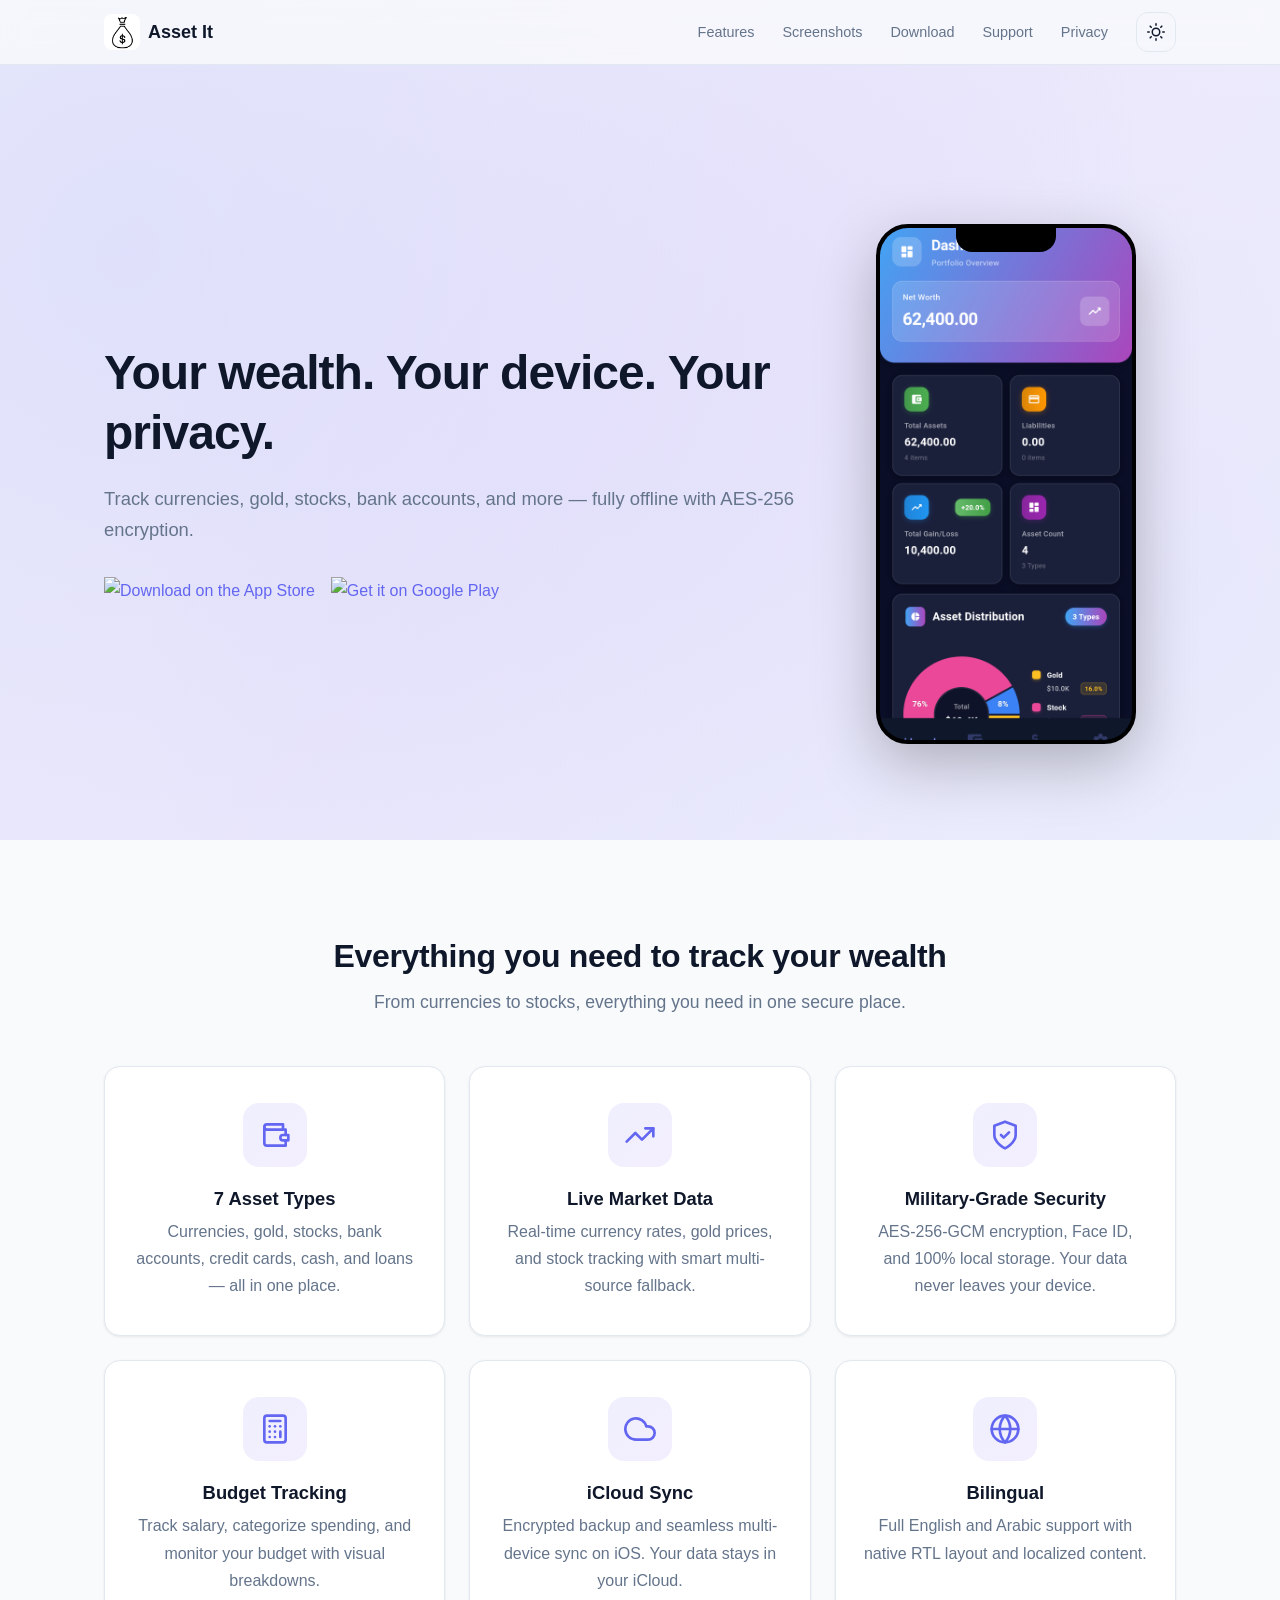
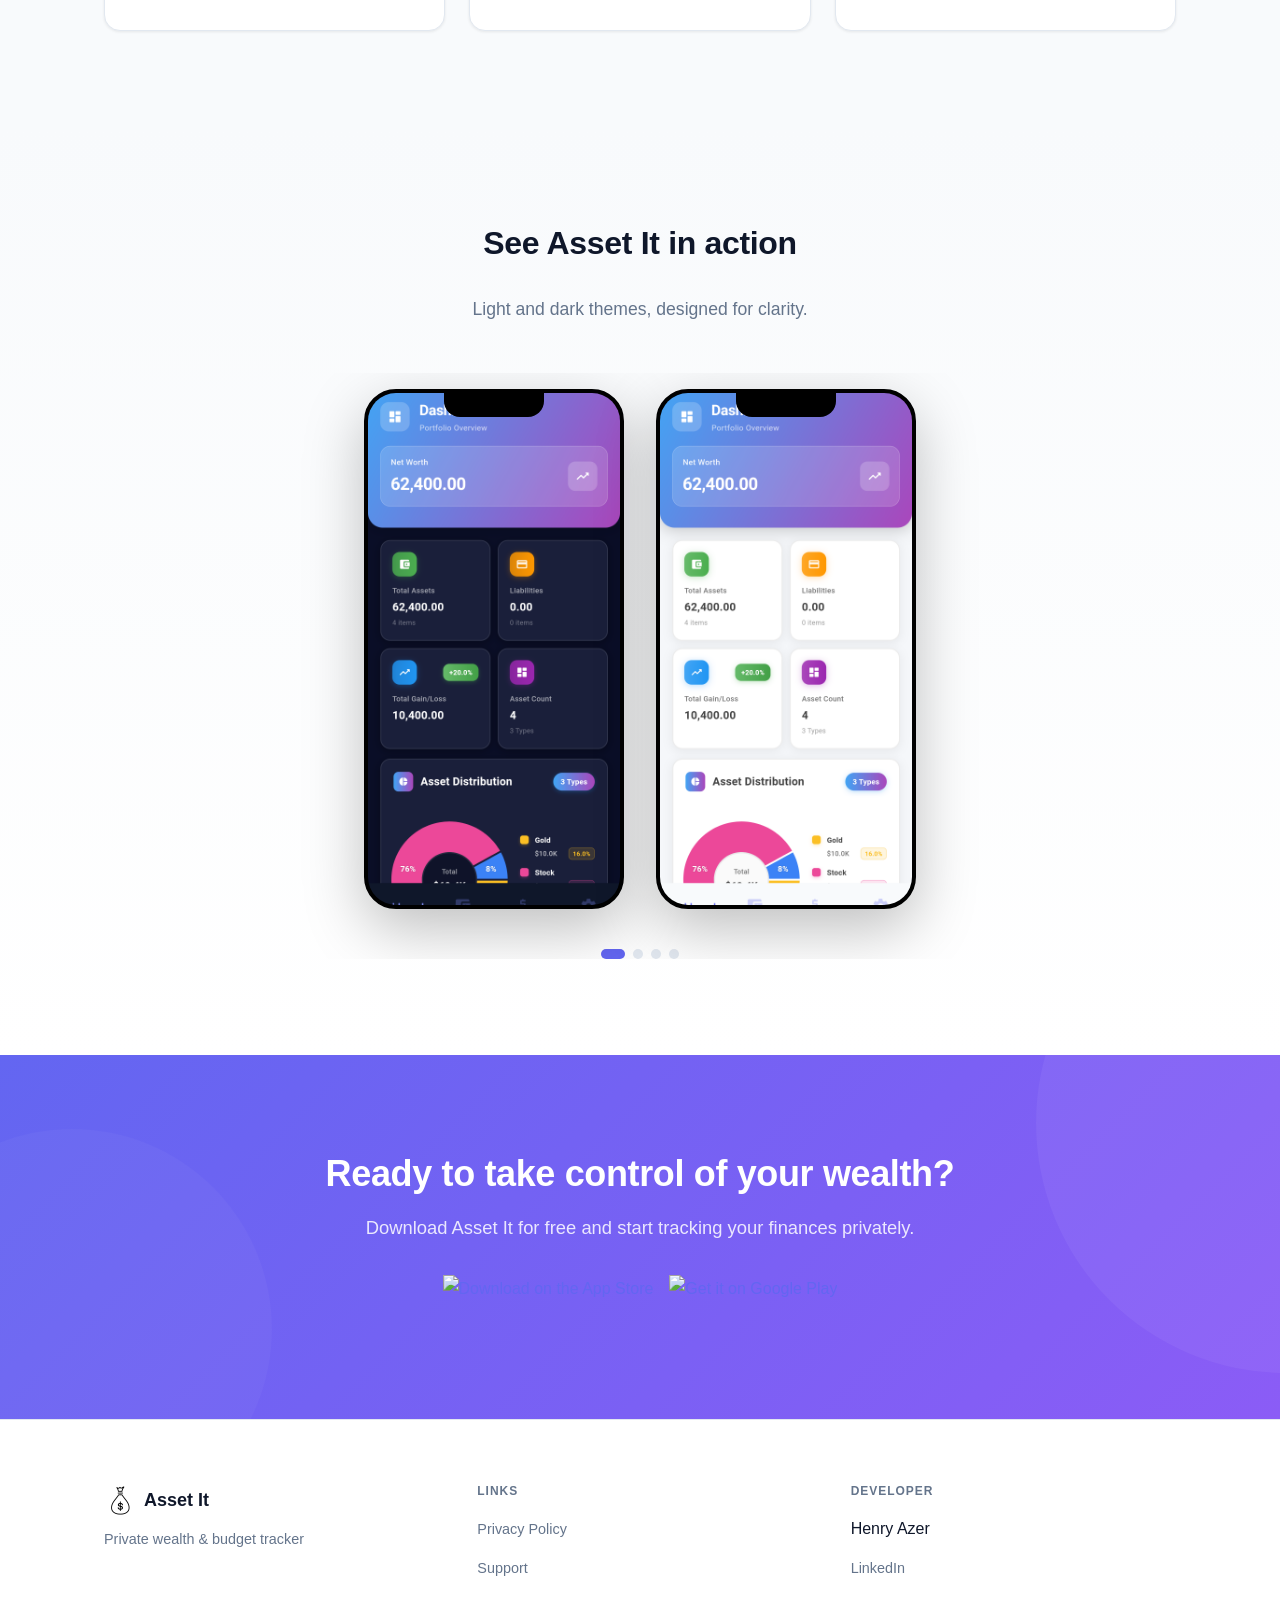
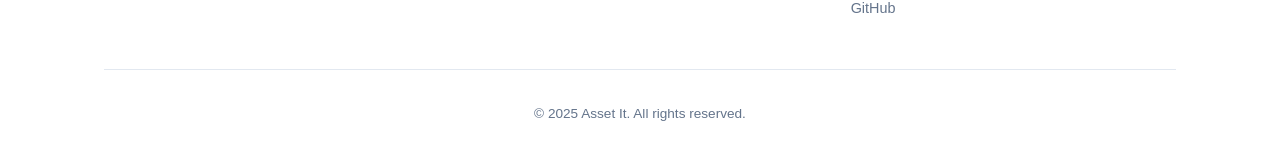
==== commit 02425c3a: "feat: add favicon and apple touch icon" ====
--- a/index.html
+++ b/index.html
@@ -13,6 +13,8 @@
   <meta property="og:url" content="https://henry-azer.github.io/asset-it-github-pages/">
   <meta property="og:type" content="website">
 
+  <link rel="icon" href="assets/favicon.ico" type="image/x-icon">
+  <link rel="apple-touch-icon" href="assets/apple-touch-icon.png">
   <link rel="stylesheet" href="css/styles.css">
 
   <style>
--- a/css/styles.css
+++ b/css/styles.css
@@ -168,6 +168,9 @@
   align-items: center;
   justify-content: space-between;
   height: 64px;
+  max-width: 1120px;
+  margin: 0 auto;
+  padding: 0 1.5rem;
 }
 
 .nav__brand {
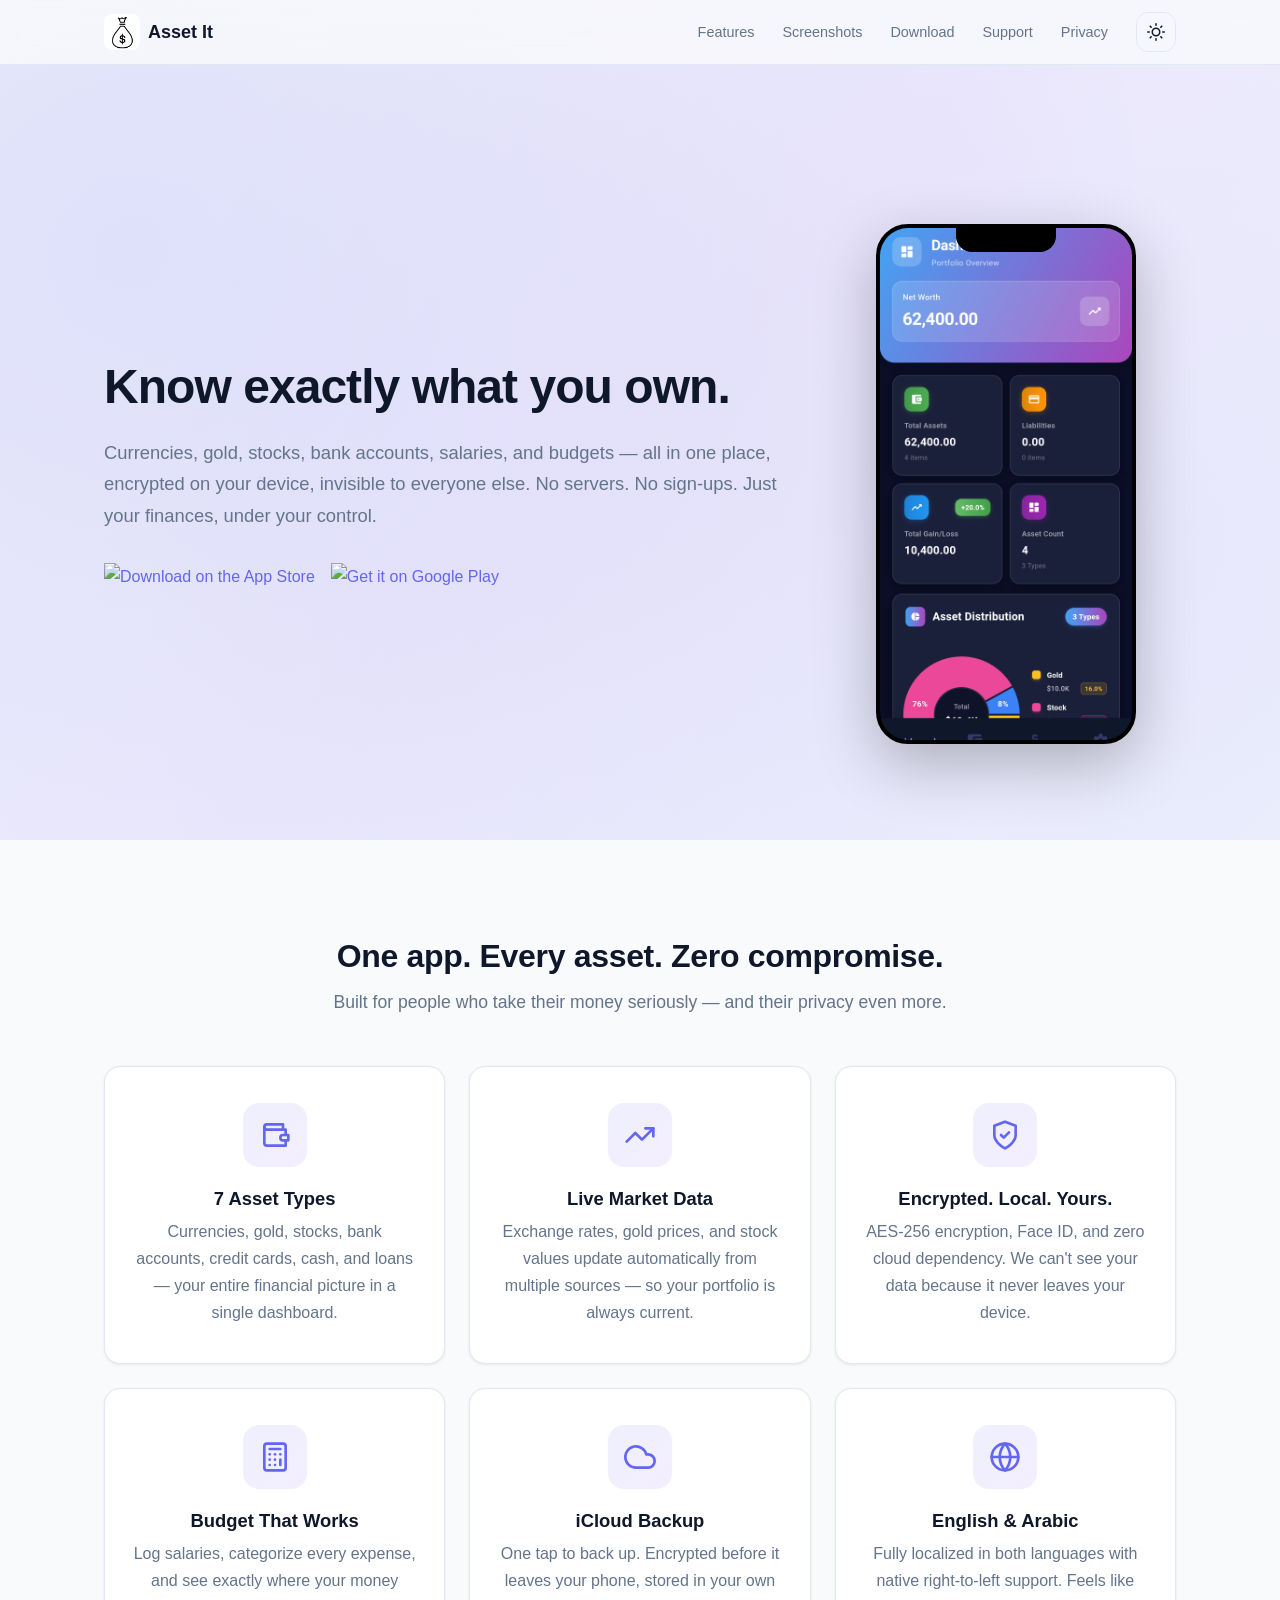
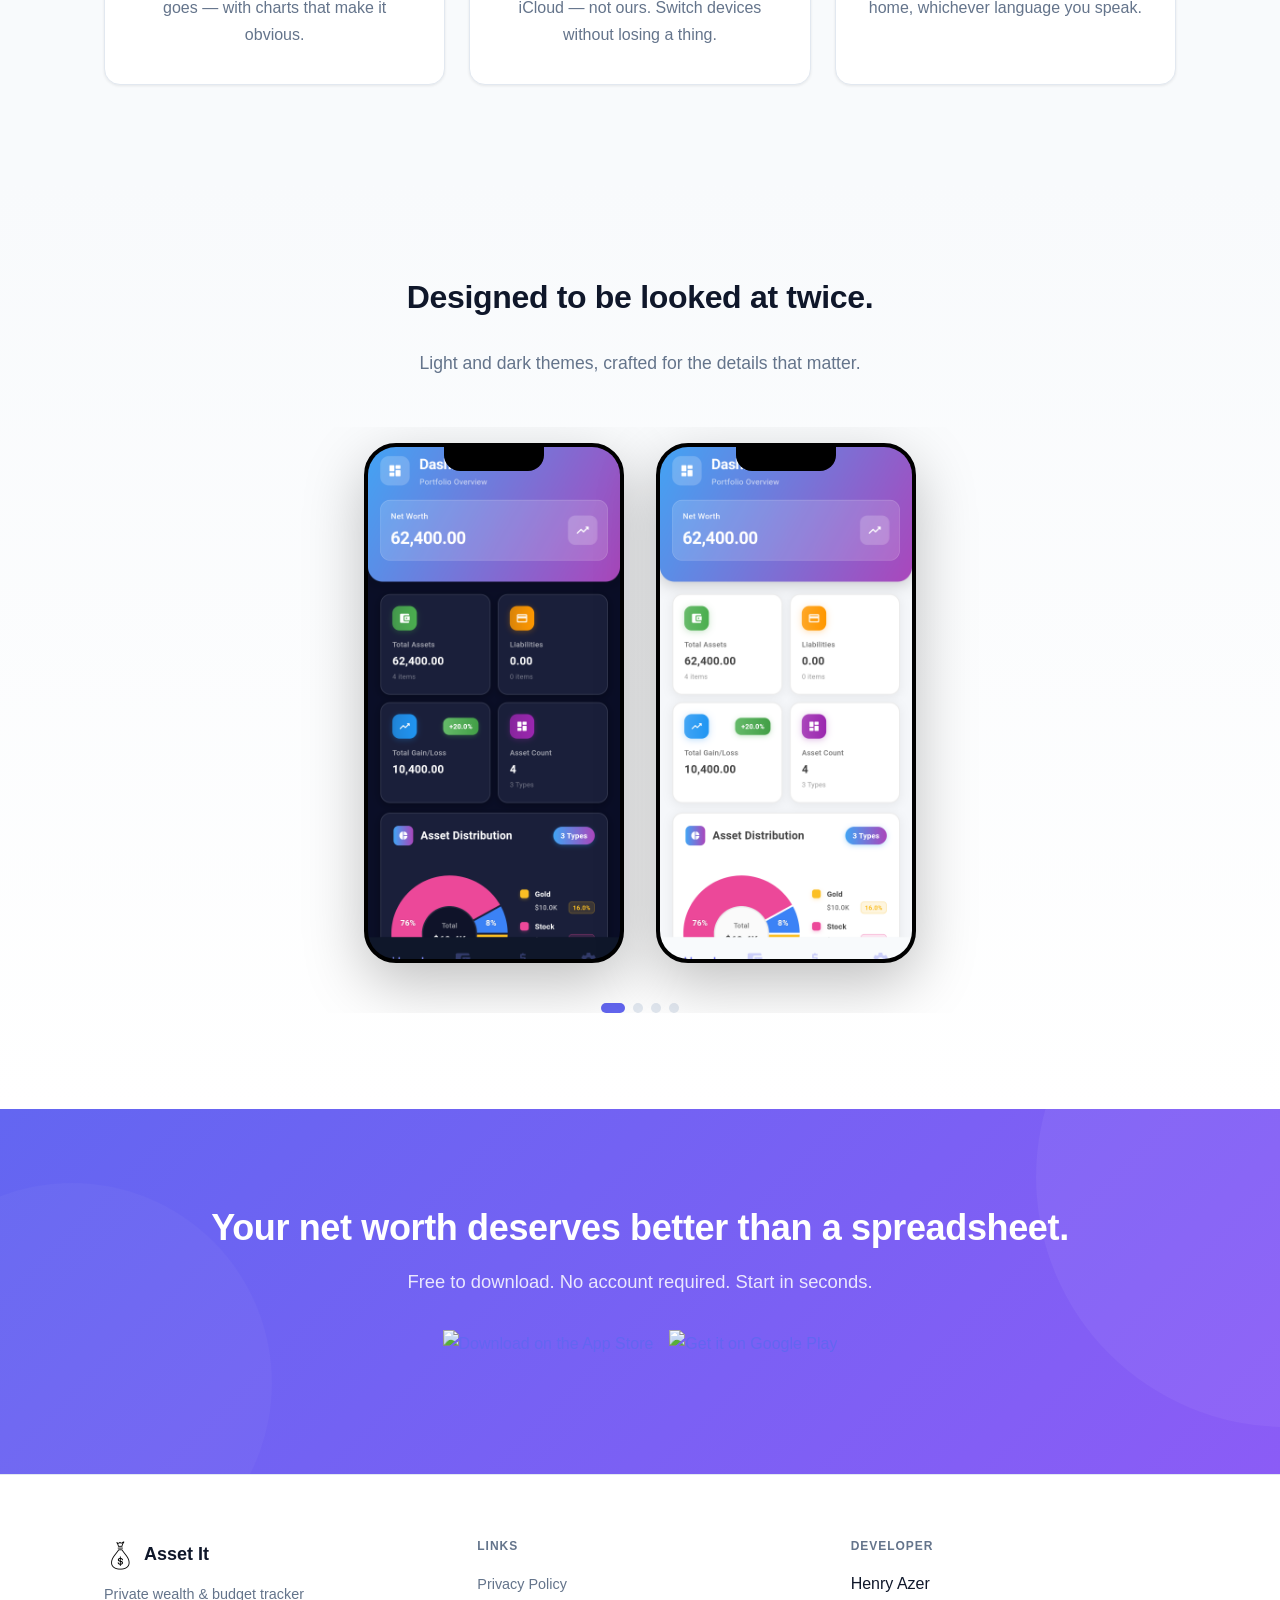
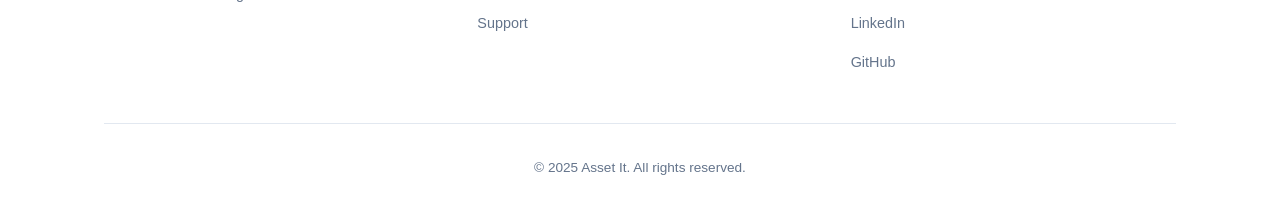
==== commit 6c4e0b39: "enhancement: rewrite promotional copy for stronger impact" ====
--- a/index.html
+++ b/index.html
@@ -3,12 +3,12 @@
 <head>
   <meta charset="UTF-8">
   <meta name="viewport" content="width=device-width, initial-scale=1.0">
-  <title>Asset It — Private Wealth & Budget Tracker</title>
-  <meta name="description" content="Track currencies, gold, stocks, bank accounts, and more — fully offline with AES-256 encryption. Privacy-first wealth tracker.">
+  <title>Asset It — Private Wealth Tracker</title>
+  <meta name="description" content="Know exactly what you own. Asset It tracks currencies, gold, stocks, bank accounts, salaries, and budgets — encrypted on your device, invisible to everyone else.">
 
   <!-- Open Graph -->
-  <meta property="og:title" content="Asset It — Private Wealth & Budget Tracker">
-  <meta property="og:description" content="Track currencies, gold, stocks, bank accounts, and more — fully offline with AES-256 encryption. Privacy-first wealth tracker.">
+  <meta property="og:title" content="Asset It — Private Wealth Tracker">
+  <meta property="og:description" content="Know exactly what you own. Track currencies, gold, stocks, bank accounts, salaries, and budgets — encrypted on your device, invisible to everyone else.">
   <meta property="og:image" content="assets/logo-dark.png">
   <meta property="og:url" content="https://henry-azer.github.io/asset-it-github-pages/">
   <meta property="og:type" content="website">
@@ -93,8 +93,8 @@
   <section class="section hero-bg">
     <div class="container hero">
       <div class="hero__content">
-        <h1>Your wealth. Your device. Your privacy.</h1>
-        <p>Track currencies, gold, stocks, bank accounts, and more — fully offline with AES-256 encryption.</p>
+        <h1>Know exactly what you own.</h1>
+        <p>Currencies, gold, stocks, bank accounts, salaries, and budgets — all in one place, encrypted on your device, invisible to everyone else. No servers. No sign-ups. Just your finances, under your control.</p>
         <div class="store-badges">
           <a href="#" target="_blank" rel="noopener noreferrer">
             <img src="https://developer.apple.com/assets/elements/badges/download-on-the-app-store.svg" alt="Download on the App Store">
@@ -118,8 +118,8 @@
   <section class="section" id="features">
     <div class="container">
       <div class="section__header">
-        <h2>Everything you need to track your wealth</h2>
-        <p>From currencies to stocks, everything you need in one secure place.</p>
+        <h2>One app. Every asset. Zero compromise.</h2>
+        <p>Built for people who take their money seriously — and their privacy even more.</p>
       </div>
       <div class="features-grid">
 
@@ -133,7 +133,7 @@
             </svg>
           </div>
           <h3>7 Asset Types</h3>
-          <p>Currencies, gold, stocks, bank accounts, credit cards, cash, and loans — all in one place.</p>
+          <p>Currencies, gold, stocks, bank accounts, credit cards, cash, and loans — your entire financial picture in a single dashboard.</p>
         </div>
 
         <!-- 2. Live Market Data -->
@@ -145,7 +145,7 @@
             </svg>
           </div>
           <h3>Live Market Data</h3>
-          <p>Real-time currency rates, gold prices, and stock tracking with smart multi-source fallback.</p>
+          <p>Exchange rates, gold prices, and stock values update automatically from multiple sources — so your portfolio is always current.</p>
         </div>
 
         <!-- 3. Military-Grade Security -->
@@ -156,8 +156,8 @@
               <path d="M9 12l2 2 4-4"/>
             </svg>
           </div>
-          <h3>Military-Grade Security</h3>
-          <p>AES-256-GCM encryption, Face ID, and 100% local storage. Your data never leaves your device.</p>
+          <h3>Encrypted. Local. Yours.</h3>
+          <p>AES-256 encryption, Face ID, and zero cloud dependency. We can't see your data because it never leaves your device.</p>
         </div>
 
         <!-- 4. Budget Tracking -->
@@ -176,8 +176,8 @@
               <line x1="12" y1="18" x2="12" y2="18"/>
             </svg>
           </div>
-          <h3>Budget Tracking</h3>
-          <p>Track salary, categorize spending, and monitor your budget with visual breakdowns.</p>
+          <h3>Budget That Works</h3>
+          <p>Log salaries, categorize every expense, and see exactly where your money goes — with charts that make it obvious.</p>
         </div>
 
         <!-- 5. iCloud Sync -->
@@ -187,8 +187,8 @@
               <path d="M18 10h-1.26A8 8 0 1 0 9 20h9a5 5 0 0 0 0-10z"/>
             </svg>
           </div>
-          <h3>iCloud Sync</h3>
-          <p>Encrypted backup and seamless multi-device sync on iOS. Your data stays in your iCloud.</p>
+          <h3>iCloud Backup</h3>
+          <p>One tap to back up. Encrypted before it leaves your phone, stored in your own iCloud — not ours. Switch devices without losing a thing.</p>
         </div>
 
         <!-- 6. Bilingual -->
@@ -200,8 +200,8 @@
               <path d="M12 2a15.3 15.3 0 0 1 4 10 15.3 15.3 0 0 1-4 10 15.3 15.3 0 0 1-4-10 15.3 15.3 0 0 1 4-10z"/>
             </svg>
           </div>
-          <h3>Bilingual</h3>
-          <p>Full English and Arabic support with native RTL layout and localized content.</p>
+          <h3>English & Arabic</h3>
+          <p>Fully localized in both languages with native right-to-left support. Feels like home, whichever language you speak.</p>
         </div>
 
       </div>
@@ -214,8 +214,8 @@
   <section class="screenshots-section section" id="screenshots">
     <div class="container">
       <div class="section__header">
-        <h2>See Asset It in action</h2>
-        <p>Light and dark themes, designed for clarity.</p>
+        <h2>Designed to be looked at twice.</h2>
+        <p>Light and dark themes, crafted for the details that matter.</p>
       </div>
       <div class="carousel">
         <div class="carousel__track">
@@ -276,8 +276,8 @@
        ============================================================ -->
   <section class="cta-section section" id="download">
     <div class="container">
-      <h2>Ready to take control of your wealth?</h2>
-      <p>Download Asset It for free and start tracking your finances privately.</p>
+      <h2>Your net worth deserves better than a spreadsheet.</h2>
+      <p>Free to download. No account required. Start in seconds.</p>
       <div class="store-badges">
         <a href="#" target="_blank" rel="noopener noreferrer">
           <img src="https://developer.apple.com/assets/elements/badges/download-on-the-app-store.svg" alt="Download on the App Store">
